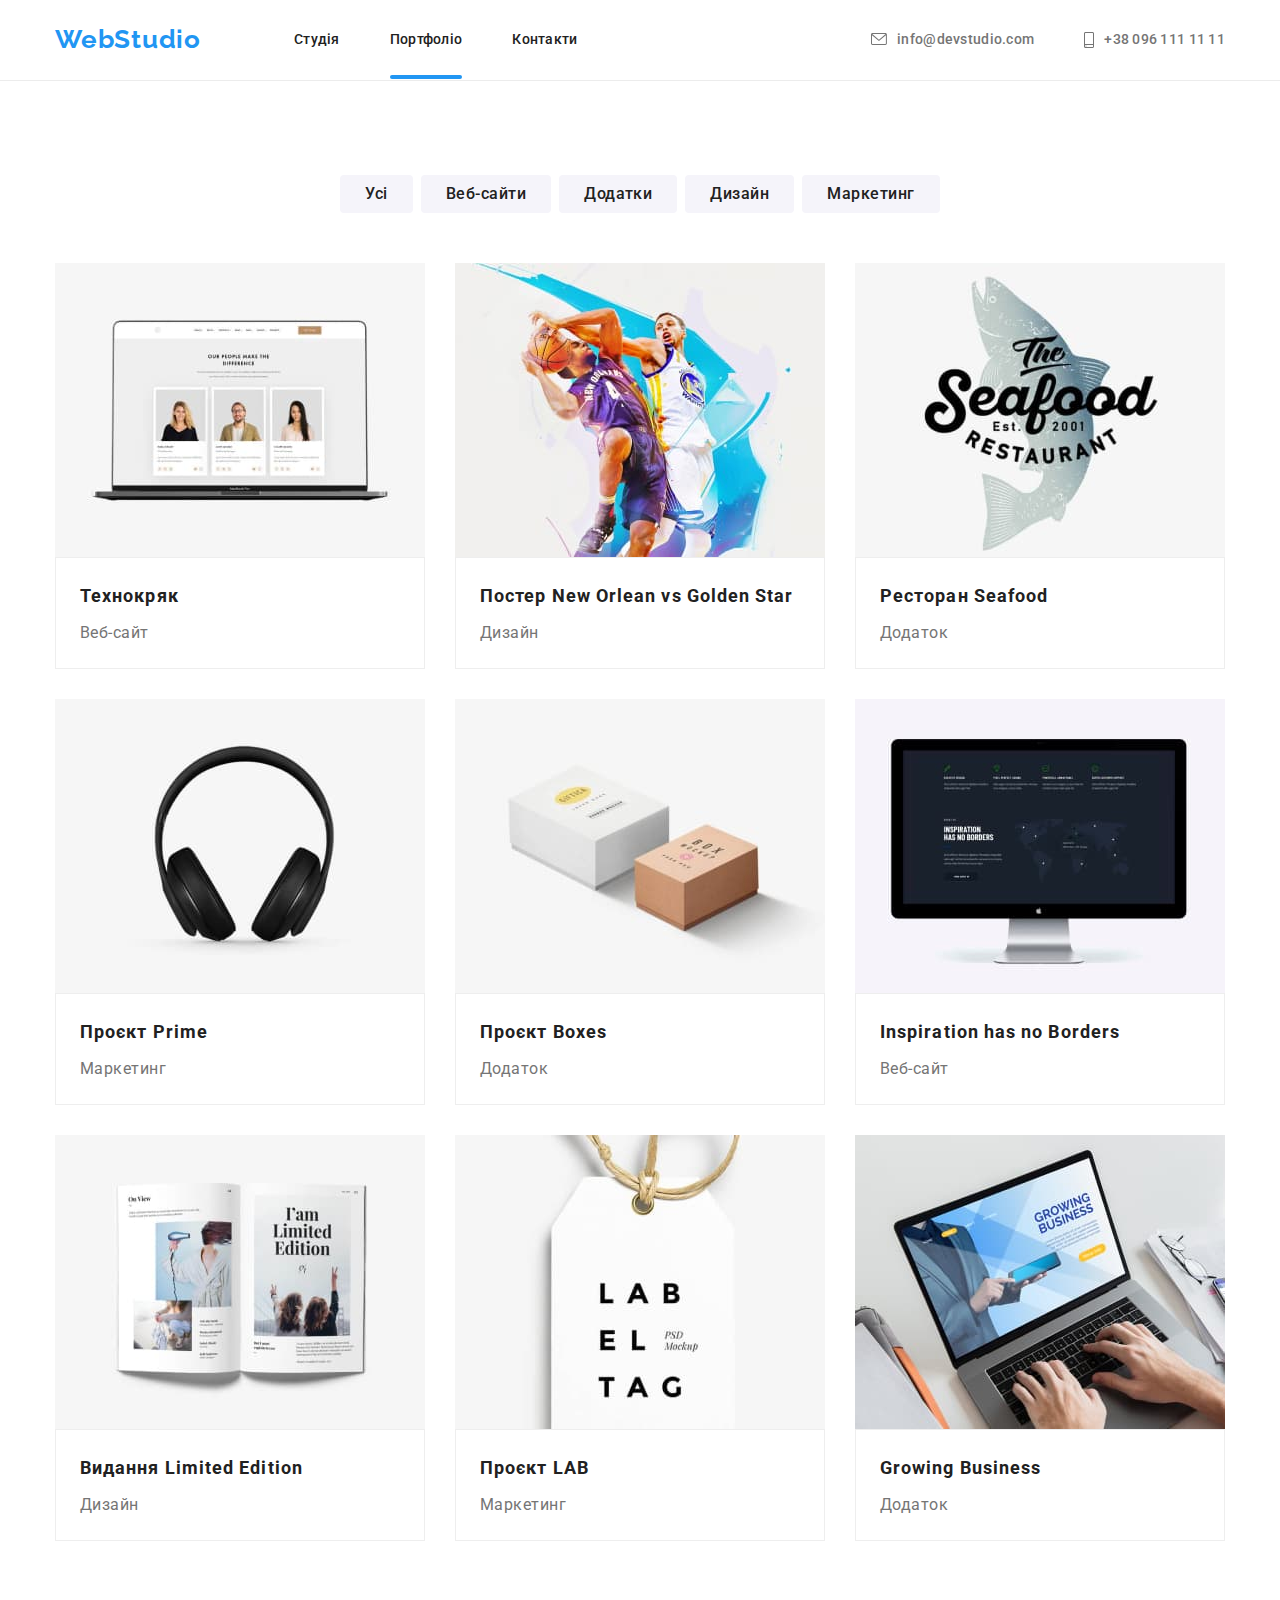
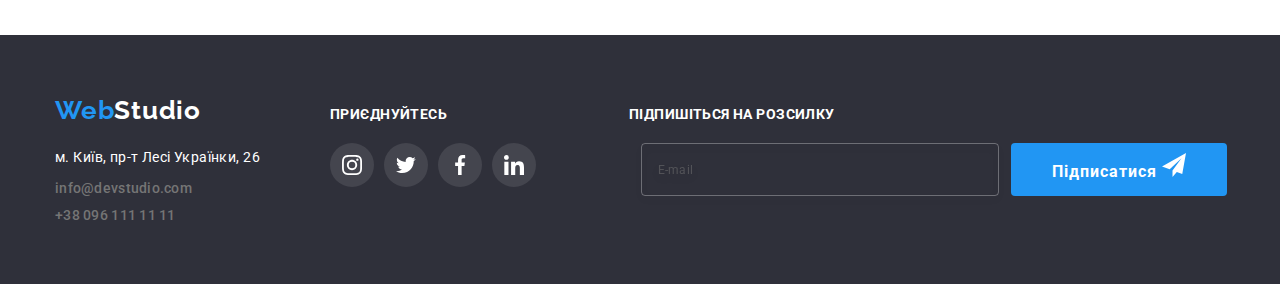
==== portfolio.html @ 3bb13f17 "Adding and editing index.html, portfolio.html, main.scss" ====
<!DOCTYPE html>
<html lang="uk">

<head>
    <meta charset="UTF-8">
    <meta http-equiv="X-UA-Compatible" content="IE=edge">
    <meta name="viewport" content="width=device-width, initial-scale=1.0">
    <link rel="preconnect" href="https://fonts.googleapis.com">
    <link rel="preconnect" href="https://fonts.gstatic.com" crossorigin>
    <link
        href="https://fonts.googleapis.com/css2?family=Raleway:wght@700&family=Roboto:wght@400;500;700;900&display=swap"
        rel="stylesheet">
    <title>Document</title>
    <link rel="stylesheet"
        href="https://cdnjs.cloudflare.com/ajax/libs/modern-normalize/1.1.0/modern-normalize.min.css">
    <link rel="stylesheet" href="./css/main.min.css">
</head>

<body>
    <header class="header">
        <div class="container">
            <div class="header__container">
                <nav class="header__nav">
                    <a href="#" class="logo">Web<span class="logo-part">Studio</span></a>
                    <ul class="navigation list">
                        <li class="navigation__item">
                            <a href="./index.html" class="navigation__link">Студія</a>
                        </li>
                        <li class="navigation__item">
                            <a href="./portfolio.html" class="navigation__link current-link">Портфоліо</a>
                        </li>
                        <li class="navigation__item">
                            <a href="#" class="navigation__link">Контакти</a>
                        </li>
                    </ul>
                </nav>
                <ul class="contacts list">
                    <li><a href="mailto:info@devstudio.com" class="contacts__item navigation__item">
                            <svg class="envelope" width="16px" height="12px">
                                <use href="./images/icons.svg#icon-envelope"></use>
                            </svg>
                            info@devstudio.com</a>
                    </li>
                    <li><a href="tel:+380961111111" class="contacts__item navigation__item">
                            <svg class="smartphone" width="10px" height="16px">
                                <use href="./images/icons.svg#icon-smartphone"></use>
                            </svg>
                            +38 096 111 11 11</a></li>
                </ul>
            </div>
        </div>
    </header>
    <main>
    <section class="portfolio-content">
        <div class="container">
            <h2 class="portfolio-content__title">Portfolio content</h2>
            <ul class="filter list">
                <li class="filter__item">
                    <button type="button" class="filter__button cursors">Усі</button>
                </li>
                <li class="filter__item">
                    <button type="button" class="filter__button cursors">Веб-сайти</button>
                </li>
                <li class="filter__item">
                    <button type="button" class="filter__button cursors">Додатки</button>
                </li>
                <li class="filter__item">
                    <button type="button" class="filter__button cursors">Дизайн</button>
                </li>
                <li class="filter__item">
                    <button type="button" class="filter__button cursors">Маркетинг</button>
                </li>
            </ul>
                <ul class="cardset list">
                    <li class="cardset__element">
                        <div class="cardset__thumb">
                            <img src="./images/portfolio1.jpg" alt="Екран лептопу з відкритим веб-сайтом" width="370"
                                class="cardset__image">
                            <div class="cadrset-hover">
                                <p class="cadrset-hove__text">Ресурс пропонує комплексні пропозиції з різним рівнем функціоналу та сервісів. Все це
                                    дозволить відвідувачу отримати
                                    вичерпні відомості про компанію чи приватну особу.</p>
                            </div>
                        </div>
                        <div class="cardset__description">
                            <h3 class="cardset__title">Технокряк</h3>
                            <p class="cardset__text">Веб-сайт</p>
                        </div>
                    </li>

                    <li class="cardset__element">
                        <div class="cardset__thumb">
                            <img src="./images/portfolio2.jpg"
                                alt="Баскетболіст намагається забрати мʼяч у супротивника" width="370"
                               class="cardset__image">
                            <div class="cadrset-hover">
                                <p class="cadrset-hove__text">Ресурс пропонує комплексні пропозиції з різним рівнем функціоналу та сервісів. Все це
                                    дозволить відвідувачу отримати
                                    вичерпні відомості про компанію чи приватну особу.</p>
                            </div>
                        </div>
                    <div class="cardset__description">
                        <h3 class="cardset__title">Постер New Orlean vs Golden Star</h3>
                        <p class="cardset__text">Дизайн</p>
                        </div>
                    </li>
                <li class="cardset__element">
                    <div class="cardset__thumb">
                            <img src="./images/portfolio3.jpg" alt="Вивіска рибного ресторану" width="370"
                               class="cardset__image">
                            <div class="cadrset-hover">
                                <p class="cadrset-hove__text">Ресурс пропонує комплексні пропозиції з різним рівнем функціоналу та сервісів. Все це
                                    дозволить відвідувачу отримати
                                    вичерпні відомості про компанію чи приватну особу.</p>
                            </div>
                        </div>
                        <div class="cardset__description">
                            <h3 class="cardset__title">Ресторан Seafood</h3>
                            <p class="cardset__text">Додаток</p>
                        </div>
                    </li>
                    <li class="cardset__element">
                        <div class="cardset__thumb">
                            <img src="./images/portfoli4.jpg" alt="Великі бездротові навушники" width="370"
                               class="cardset__image">
                            <div class="cadrset-hover">
                                <p class="cadrset-hove__text">Ресурс пропонує комплексні пропозиції з різним рівнем функціоналу та сервісів. Все це
                                    дозволить відвідувачу отримати
                                    вичерпні відомості про компанію чи приватну особу.</p>
                            </div>
                        </div>
                    <div class="cardset__description">
                        <h3 class="cardset__title">Проєкт Prime</h3>
                            <p class="cardset__text">Маркетинг</p>
                        </div>
                    </li>
                    <li class="cardset__element">
                        <div class="cardset__thumb">
                            <img src="./images/portfolio5.jpg" alt="Одна біла та менша коричнева коробки" width="370"
                               class="cardset__image">
                            <div class="cadrset-hover">
                                <p class="cadrset-hove__text">Ресурс пропонує комплексні пропозиції з різним рівнем функціоналу та сервісів. Все це
                                    дозволить відвідувачу отримати
                                    вичерпні відомості про компанію чи приватну особу.</p>
                            </div>
                        </div>
                        <div class="cardset__description">
                            <h3 class="cardset__title">Проєкт Boxes</h3>
                            <p class="cardset__text">Додаток</p>
                        </div>
                    </li>
                    <li class="cardset__element">
                        <div class="cardset__thumb">
                            <img src="./images/portfolio6.jpg"
                                alt="Монітор компʼютера Apple з відкритим сайтом веб-студії" width="370"
                                class="cardset__image">
                            <div class="cadrset-hover">
                                <p class="cadrset-hove__text">Ресурс пропонує комплексні пропозиції з різним рівнем функціоналу та сервісів. Все це
                                    дозволить відвідувачу отримати
                                    вичерпні відомості про компанію чи приватну особу.</p>
                            </div>
                        </div>
                        <div class="cardset__description">
                            <h3 class="cardset__title">Inspiration has no Borders</h3>
                            <p class="cardset__text">Веб-сайт</p>
                        </div>
                    </li>
                    <li class="cardset__element">
                        <div class="cardset__thumb">
                            <img src="./images/portfolio7.jpg" alt="Розгорнутий журнал моди" width="370"
                                class="cardset__image">
                            <div class="cadrset-hover">
                                <p class="cadrset-hove__text">Ресурс пропонує комплексні пропозиції з різним рівнем функціоналу та сервісів. Все це
                                    дозволить відвідувачу отримати
                                    вичерпні відомості про компанію чи приватну особу.</p>
                            </div>
                        </div>
                        <div class="cardset__description">
                            <h3 class="cardset__title">Видання Limited Edition</h3>
                            <p class="cardset__text">Дизайн</p>
                        </div>
                    </li>
                    <li class="cardset__element">
                        <div class="cardset__thumb">
                            <img src="./images/portfolio8.jpg" alt="Біла етикетка з надписом LAB EL TAG" width="370"
                               class="cardset__image">
                            <div class="cadrset-hover">
                                <p class="cadrset-hove__text">Ресурс пропонує комплексні пропозиції з різним рівнем функціоналу та сервісів. Все це
                                    дозволить відвідувачу отримати
                                    вичерпні відомості про компанію чи приватну особу.</p>
                            </div>
                        </div>
                        <div class="cardset__description">
                            <h3 class="cardset__title">Проєкт LAB</h3>
                            <p class="cardset__text">Маркетинг</p>
                        </div>
                    </li>
                    <li class="cardset__element">
                        <div class="cardset__thumb">
                            <img src="./images/portfolio9.jpg"
                                alt="Чоловік шукає інформацію на сайті з просування бізнесу, використовуючи MacBook"
                                width="370" class="cardset__image">
                            <div class="cadrset-hover">
                                <p class="cadrset-hove__text">Ресурс пропонує комплексні пропозиції з різним рівнем функціоналу та сервісів. Все це
                                    дозволить відвідувачу отримати
                                    вичерпні відомості про компанію чи приватну особу.</p>
                            </div>
                        </div>
                        <div class="cardset__description">
                            <h3 class="cardset__title">Growing Business</h3>
                            <p class="cardset__text">Додаток</p>
                        </div>
                    </li>
                </ul>
            </div>
        </section>
    </main>
    <footer class="footer">
        <div class="footer__container container">
            <div class="footer__navigation">
                <a href="#" class="logo footer__logo">Web<span class="logo-part footer__logo-part">Studio</span></a>
                <address>
                    <ul class="footer__list list">
                        <li class="footer__nav">
                            <a href="https://goo.gl/maps/Ni8b5LG6es7MUAs99" class="footer__map">м. Київ, пр-т Лесі Українки,
                                26</a>
                        </li>
                        <li class="footer__nav">
                            <a href="mailto:info@devstudio.com" class="contacts__item">info@devstudio.com</a>
                        </li>
                        <li class="footer__nav">
                            <a href="tel:+380961111111" class="contacts__item">+38 096 111 11 11</a>
                        </li>
                    </ul>
                </address>
            </div>
            <div class="footer-socials">
                <p class=" footer-socials__action-text action-text">Приєднуйтесь</p>
                <ul class="socials list">
                    <li class="socials__item">
                        <a href="" class="socials__link">
                            <svg class="socials__icon" width="20px" height="20px">
                                <use href="./images/icons.svg#icon-instagram"></use>
                            </svg>
                        </a></li>
                    <li class="socials__item"><a href="" class="socials__link">
                            <svg class="socials__icon" width="20px" height="20px">
                                <use href="./images/icons.svg#icon-twitter"></use>
                            </svg>
                        </a></li>
                    <li class="socials__item"><a href="" class="socials__link">
                            <svg class="socials__icon" width="20px" height="20px">
                                <use href="./images/icons.svg#icon-facebook"></use>
                            </svg>
                        </a></li>
                    <li class="socials__item"><a href="" class="socials__link">
                            <svg class="socials__icon" width="20px" height="20px">
                                <use href="./images/icons.svg#icon-linkedin"></use>
                            </svg>
                        </a>
                    </li>
                </ul>
            </div>
            <div class="footer-form">
                <p class="footer-socials__action-text action-text">Підпишіться на розсилку</p>
                <form class="form-container">
                    <label for="form-container__email" class="form-container__label"></label>
                    <input type="email" class="form-container__input" id="footer-form-email" placeholder="E-mail"
                        width="358px" height="50px">
                    <button class="form-container__button button" type="submit">Підписатися
                        <svg class="form-container__icon" width="24px" height="24px">
                            <use href="./images/icons.svg#icon-send"></use>
                        </svg>
                    </button>
            </div>
            </form>
        </div>
    </footer>
</body>

</html>
---- css/main.min.css ----
.cardset,.filter,.footer__list,.footer__navigation,.clients-list,.socials,.team-socials,.team-list__card,.advantage-list,.contacts,.navigation{list-style:none;padding:0;margin:0}.portfolio-content__title,.advantage__title{position:absolute;display:none;white-space:nowrap;width:1px;height:1px;overflow:hidden;border:0;padding:0;clip:rect(0);-webkit-clip-path:inset(50%);clip-path:inset(50%);margin:-1px}.current-link::after{content:"";display:block;position:absolute;width:100%;left:0;bottom:0px;height:4px;background-color:#2196f3;border-radius:2px}.current-link{position:relative}.is-hidden{opacity:0;visibility:hidden;pointer-events:none}::-webkit-input-placeholder{font-weight:400;font-size:12px;line-height:1.16;letter-spacing:.01em;color:rgba(117,117,117,.5)}::-moz-placeholder{font-weight:400;font-size:12px;line-height:1.16;letter-spacing:.01em;color:rgba(117,117,117,.5)}:-ms-input-placeholder{font-weight:400;font-size:12px;line-height:1.16;letter-spacing:.01em;color:rgba(117,117,117,.5)}::-ms-input-placeholder{font-weight:400;font-size:12px;line-height:1.16;letter-spacing:.01em;color:rgba(117,117,117,.5)}::placeholder{font-weight:400;font-size:12px;line-height:1.16;letter-spacing:.01em;color:rgba(117,117,117,.5)}html{-webkit-box-sizing:border-box;box-sizing:border-box}*,* ::before,* ::after{-webkit-box-sizing:inherit;box-sizing:inherit}body{color:#757575;background-color:#fff;font-family:"Roboto"}.container{width:1200px;padding-right:15px;padding-left:15px;margin:0 auto}.title{margin-top:0;margin-bottom:50px;text-align:center;color:#212121;font-weight:700;font-size:36px;line-height:1.16;letter-spacing:.03em}.action-text{text-transform:uppercase;margin-top:0;margin-bottom:0;color:#fff;font-weight:700;font-size:14px;line-height:1.14;letter-spacing:.03em}.button{display:inline-block;border-radius:4px;padding:10px 32px;min-width:216px;color:#fff;background-color:#2196f3;border:0;font-family:"Roboto";font-weight:700;font-size:16px;line-height:1.8;letter-spacing:.06em;-webkit-transition-property:background-color,-webkit-box-shadow;transition-property:background-color,-webkit-box-shadow;transition-property:background-color,box-shadow;transition-property:background-color,box-shadow,-webkit-box-shadow;-webkit-transition-duration:250ms;transition-duration:250ms;-webkit-transition-timing-function:cubic-bezier(0.4, 0, 0.2, 1);transition-timing-function:cubic-bezier(0.4, 0, 0.2, 1)}.button:hover,.button:focus{background-color:#188ce8;border:0;-webkit-box-shadow:0px 4px 4px rgba(0,0,0,.15);box-shadow:0px 4px 4px rgba(0,0,0,.15)}.filter__button{display:inline-block;color:#212121;background-color:#f5f4fa;border:0;font-family:"Roboto";font-weight:500;font-size:16px;line-height:1.6;letter-spacing:.03em;border-radius:4px;padding:6px 22px;text-align:center;margin-top:0;-webkit-transition-property:color,background-color,-webkit-box-shadow;transition-property:color,background-color,-webkit-box-shadow;transition-property:color,background-color,box-shadow;transition-property:color,background-color,box-shadow,-webkit-box-shadow;-webkit-transition-duration:250ms;transition-duration:250ms;-webkit-transition-timing-function:cubic-bezier(0.4, 0, 0.2, 1);transition-timing-function:cubic-bezier(0.4, 0, 0.2, 1)}.filter__button:first-child{display:inline-block;padding:6px 25px}.filter__button:hover,.filter__button:focus{color:#fff;background-color:#2196f3;-webkit-box-shadow:0px 3px 1px rgba(0,0,0,.1),0px 1px 2px rgba(0,0,0,.08),0px 2px 2px rgba(0,0,0,.12);box-shadow:0px 3px 1px rgba(0,0,0,.1),0px 1px 2px rgba(0,0,0,.08),0px 2px 2px rgba(0,0,0,.12)}.header{margin-top:0;border-bottom:1px solid #ececec}.header__container{display:-webkit-box;display:-ms-flexbox;display:flex;margin-top:0;height:80px;-webkit-box-align:center;-ms-flex-align:center;align-items:center;margin-left:auto;padding-top:24px;padding-bottom:25px;-webkit-box-pack:justify;-ms-flex-pack:justify;justify-content:space-between}.header__nav{display:-webkit-box;display:-ms-flexbox;display:flex;margin-top:0;-webkit-box-align:center;-ms-flex-align:center;align-items:center;-webkit-box-flex:1;-ms-flex-positive:1;flex-grow:1;gap:93px}.logo{-ms-flex-negative:0;flex-shrink:0;color:#2196f3;text-decoration:none;font-family:"Raleway";font-weight:700;font-size:26px;line-height:1.2;letter-spacing:.03em}.logo__part{color:#000}.navigation{display:-webkit-box;display:-ms-flexbox;display:flex}.navigation__item{display:-webkit-box;display:-ms-flexbox;display:flex;-webkit-box-align:center;-ms-flex-align:center;align-items:center;-webkit-box-pack:center;-ms-flex-pack:center;justify-content:center}.navigation__item:not(:last-child){margin-right:50px}.navigation__link{padding-top:32px;padding-bottom:32px;color:#212121;font-weight:500;font-size:14px;line-height:1.1;letter-spacing:.02em;text-decoration:none;-webkit-transition:color 250ms cubic-bezier(0.4, 0, 0.2, 1);transition:color 250ms cubic-bezier(0.4, 0, 0.2, 1)}.navigation__link:hover,.navigation__link:focus{color:#2196f3}.contacts{display:-webkit-box;display:-ms-flexbox;display:flex;-webkit-box-align:center;-ms-flex-align:center;align-items:center;gap:50px}.contacts__item{color:#757575;font-weight:500;font-size:14px;font-style:normal;line-height:1.1;letter-spacing:.02em;text-decoration:none;-webkit-transition:color 250ms cubic-bezier(0.4, 0, 0.2, 1);transition:color 250ms cubic-bezier(0.4, 0, 0.2, 1)}.contacts__item:hover,.contacts__item:focus{color:#2196f3}.contacts__item:hover .smartphone{fill:#2196f3}.contacts__item:focus .smartphone{fill:#2196f3}.envelope{margin-right:10px;fill:#757575;-webkit-transition:fill 250ms cubic-bezier(0.4, 0, 0.2, 1);transition:fill 250ms cubic-bezier(0.4, 0, 0.2, 1)}.contacts:hover .envelope{fill:#2196f3}.contacts:focus .envelope{fill:#2196f3}.smartphone{margin-right:10px;fill:#757575;-webkit-transition:fill 250ms cubic-bezier(0.4, 0, 0.2, 1);transition:fill 250ms cubic-bezier(0.4, 0, 0.2, 1)}.hero{padding-top:200px;padding-bottom:200px;background-color:#2f303a;background-image:-webkit-gradient(linear, left top, left bottom, from(rgba(47, 48, 58, 0.4)), to(rgba(47, 48, 58, 0.4))),url(../images/background.jpg);background-image:linear-gradient(rgba(47, 48, 58, 0.4), rgba(47, 48, 58, 0.4)),url(../images/background.jpg);background-repeat:no-repeat;background-position:center;height:600px;max-width:1600px;margin-left:auto;margin-right:auto;background-size:cover}.hero__container{-webkit-box-align:center;-ms-flex-align:center;align-items:center;-webkit-box-pack:center;-ms-flex-pack:center;justify-content:center;text-align:center}.hero__title{margin:0 auto;margin-bottom:30px;margin-top:0px;max-width:696px;color:#fff;font-weight:900;font-size:44px;line-height:1.4;letter-spacing:.06em;text-transform:uppercase;text-align:center}.advantage{padding-top:94px;padding-bottom:94px;background-color:#fff}.advantage-list{display:-webkit-box;display:-ms-flexbox;display:flex;margin-top:0;font-size:14px;line-height:24px;letter-spacing:.03em}.advantage-list__item{width:270px;margin-left:0;margin-right:auto;margin-right:30px}.advantage-list__item:last-child{margin-right:0}.advantage-list__card{background-color:#f5f4fa;display:-webkit-box;display:-ms-flexbox;display:flex;width:270px;height:120px;border-radius:4px;-webkit-box-pack:center;-ms-flex-pack:center;justify-content:center;-webkit-box-align:center;-ms-flex-align:center;align-items:center;margin-top:0;margin-bottom:30px}.advantage-list__title{margin-top:0;margin-bottom:10px;font-weight:700;font-size:14px;line-height:1.2;letter-spacing:.03em;color:#212121;text-transform:uppercase}.advantage-list__text{margin-top:0;margin-bottom:0}.activity{padding-bottom:94px;background-color:#fff}.activity-list{display:-webkit-box;display:-ms-flexbox;display:flex;-webkit-box-pack:justify;-ms-flex-pack:justify;justify-content:space-between}.activity-list__item{width:370px;display:block;max-width:100%;height:auto;margin-right:30px}.activity-list__item:last-child{margin-right:0}.activity-list__image{display:block;max-width:100%;height:auto}.activity-list__description{position:absolute;bottom:0;left:0;width:100%;height:70px;background-color:rgba(47,48,58,.8);display:-webkit-box;display:-ms-flexbox;display:flex;-webkit-box-align:center;-ms-flex-align:center;align-items:center;-webkit-box-pack:center;-ms-flex-pack:center;justify-content:center}.activity-list__thumb{position:relative;left:0}.team{padding-bottom:94px;padding-top:94px;background-color:#f5f4fa}.team-list{display:-webkit-box;display:-ms-flexbox;display:flex;-webkit-box-pack:justify;-ms-flex-pack:justify;justify-content:space-between}.team-list__card{width:270px;background-color:#fff;font-size:16px;line-height:1.2;letter-spacing:.03em;border-radius:0px 0px 4px 4px;-webkit-box-shadow:0px 1px 3px rgba(0,0,0,.12),0px 1px 1px rgba(0,0,0,.14),0px 2px 1px rgba(0,0,0,.2);box-shadow:0px 1px 3px rgba(0,0,0,.12),0px 1px 1px rgba(0,0,0,.14),0px 2px 1px rgba(0,0,0,.2)}.team-list__card:not(:last-child){margin-right:30px}.team-list__image{display:block;max-width:100%;height:auto}.team-list__info{padding-top:30px;padding-bottom:30px}.team-list__title{margin-top:0px;margin-bottom:10px;text-align:center;font-weight:500;font-size:16px;line-height:1.2;color:#212121}.team-list__text{margin-top:0;margin-bottom:16px;text-align:center}.team-socials{display:-webkit-box;display:-ms-flexbox;display:flex;-webkit-box-pack:center;-ms-flex-pack:center;justify-content:center;gap:10px}.team-socials__link{display:-webkit-box;display:-ms-flexbox;display:flex;-webkit-box-align:center;-ms-flex-align:center;align-items:center;-webkit-box-pack:center;-ms-flex-pack:center;justify-content:center;width:44px;height:44px;background-color:#fff;border-radius:50%;-webkit-transition-property:background-color;transition-property:background-color;-webkit-transition-duration:250ms;transition-duration:250ms;-webkit-transition-timing-function:cubic-bezier(0.4, 0, 0.2, 1);transition-timing-function:cubic-bezier(0.4, 0, 0.2, 1)}.team-socials__link:hover,.team-socials__link:focus{background-color:#2196f3}.team-socials__icon{fill:#afb1b8;-webkit-transition-property:fill;transition-property:fill;-webkit-transition-duration:250ms;transition-duration:250ms;-webkit-transition-timing-function:cubic-bezier(0.4, 0, 0.2, 1);transition-timing-function:cubic-bezier(0.4, 0, 0.2, 1)}.team-socials__link:hover .team-socials__icon{fill:#fff}.team-socials__link:focus .team-socials__icon{fill:#fff}.socials{display:-webkit-box;display:-ms-flexbox;display:flex;-webkit-box-pack:center;-ms-flex-pack:center;justify-content:center;gap:10px}.socials__link{display:-webkit-box;display:-ms-flexbox;display:flex;-webkit-box-align:center;-ms-flex-align:center;align-items:center;-webkit-box-pack:center;-ms-flex-pack:center;justify-content:center;width:44px;height:44px;background-color:rgba(255,255,255,.1);border-radius:50%;-webkit-transition:background-color 250ms cubic-bezier(0.4, 0, 0.2, 1);transition:background-color 250ms cubic-bezier(0.4, 0, 0.2, 1)}.socials__link:hover,.socials__link:focus{background-color:#2196f3}.socials__icon{fill:#fff}.clients{padding-top:94px;padding-bottom:94px}.clients-container{margin-left:auto;margin-right:auto}.clients-list{display:-webkit-box;display:-ms-flexbox;display:flex;gap:30px}.clients-list__item{width:calc((100% - 150px)/6)}.clients-list__link{display:-webkit-box;display:-ms-flexbox;display:flex;width:170px;height:92px;border:1px solid #afb1b8;border-radius:4px;-webkit-box-align:center;-ms-flex-align:center;align-items:center;-webkit-box-pack:center;-ms-flex-pack:center;justify-content:center;fill:#afb1b8;-webkit-transition-property:border;transition-property:border;-webkit-transition-duration:250ms;transition-duration:250ms;-webkit-transition-timing-function:cubic-bezier(0.4, 0, 0.2, 1);transition-timing-function:cubic-bezier(0.4, 0, 0.2, 1)}.clients-list__link:hover,.clients-list__link:focus{border:1px solid #2196f3}.clients-list__icon{fill:#afb1b8;-webkit-transition:fill 5050ms cubic-bezier(0.4, 0, 0.2, 1);transition:fill 5050ms cubic-bezier(0.4, 0, 0.2, 1)}.clients-list__link:hover .clients-list__icon{fill:#2196f3}.clients-list__link:focus .clients-list__icon{fill:#2196f3}.footer{padding-top:60px;padding-bottom:60px;background-color:#2f303a}.footer__container{display:-webkit-box;display:-ms-flexbox;display:flex;-webkit-box-align:baseline;-ms-flex-align:baseline;align-items:baseline;-webkit-box-pack:justify;-ms-flex-pack:justify;justify-content:space-between}.footer__navigation{margin-right:70px}.footer__logo{margin-top:0;font-family:"Raleway";font-weight:700;font-size:26px;line-height:1.2;letter-spacing:.03em;text-decoration:none}.footer__logo-part{color:#fff;margin-bottom:20px}.footer__list{margin-top:20px}.footer__nav{margin-top:0}.footer__nav:not(:last-child){margin-bottom:9px;white-space:nowrap}.footer__map{color:#fff;text-decoration:none;font-style:normal;font-style:normal;font-size:14px;line-height:1.7;letter-spacing:.03em;text-decoration:none;-webkit-transition-property:color;transition-property:color;-webkit-transition-duration:250ms;transition-duration:250ms;-webkit-transition-timing-function:cubic-bezier(0.4, 0, 0.2, 1);transition-timing-function:cubic-bezier(0.4, 0, 0.2, 1)}.footer__map:hover,.footer__map:focus{color:#2196f3}.footer-socials__action-text{margin-bottom:20px}.footer-form{padding-left:93px}.form-container{display:-webkit-box;display:-ms-flexbox;display:flex;gap:12px}.form-container__input{border:1px solid rgba(255,255,255,.3);-webkit-filter:drop-shadow(0px 4px 4px rgba(0, 0, 0, 0.15));filter:drop-shadow(0px 4px 4px rgba(0, 0, 0, 0.15));border-radius:4px;background-color:rgba(0,0,0,0);padding:15px 16px;width:358px}.form-container__input ::-webkit-input-placeholder{color:var(--placeholder-color);font-weight:400;font-size:16px;line-height:20px}.form-container__input ::-moz-placeholder{color:var(--placeholder-color);font-weight:400;font-size:16px;line-height:20px}.form-container__input :-ms-input-placeholder{color:var(--placeholder-color);font-weight:400;font-size:16px;line-height:20px}.form-container__input ::-ms-input-placeholder{color:var(--placeholder-color);font-weight:400;font-size:16px;line-height:20px}.form-container__input ::placeholder{color:var(--placeholder-color);font-weight:400;font-size:16px;line-height:20px}.form-container__input:not(:-moz-placeholder-shown){color:var(--secondary-bcg-color)}.form-container__input:not(:-ms-input-placeholder){color:var(--secondary-bcg-color)}.form-container__input:not(:placeholder-shown){color:var(--secondary-bcg-color)}.form-container__button .button{display:-webkit-box;display:-ms-flexbox;display:flex;-webkit-box-pack:center;-ms-flex-pack:center;justify-content:center;-webkit-box-align:center;-ms-flex-align:center;align-items:center;gap:12px;padding:10px 28px;position:relative;font-weight:700;font-size:16px;line-height:1.875;letter-spacing:.06em;color:var(--secondary-bcg-color)}.backdrop{position:fixed;top:0;left:0;width:100%;height:100%;background-color:rgba(0,0,0,.2);opacity:1;-webkit-transition:opacity 250ms cubic-bezier(0.4, 0, 0.2, 1),visibility 250ms cubic-bezier(0.4, 0, 0.2, 1),background-color 250ms cubic-bezier(0.4, 0, 0.2, 1);transition:opacity 250ms cubic-bezier(0.4, 0, 0.2, 1),visibility 250ms cubic-bezier(0.4, 0, 0.2, 1),background-color 250ms cubic-bezier(0.4, 0, 0.2, 1)}.modal{position:absolute;min-width:528px;min-height:581px;padding:40px;top:50%;left:50%;border-radius:4px;opacity:1;-webkit-transform:translate(-50%, -50%) scale(1);transform:translate(-50%, -50%) scale(1);background-color:#fff;-webkit-transition-property:-webkit-transform;transition-property:-webkit-transform;transition-property:transform;transition-property:transform, -webkit-transform;-webkit-transition-duration:250ms;transition-duration:250ms;-webkit-transition-timing-function:cubic-bezier(0.4, 0, 0.2, 1);transition-timing-function:cubic-bezier(0.4, 0, 0.2, 1)}.backdrop.is-hidden .modal{-webkit-transform:translate(-50%, -50%) scale(1.1);transform:translate(-50%, -50%) scale(1.1)}.modal__title{margin-top:0;margin-bottom:12px;font-weight:700;font-size:20px;line-height:1.15;text-align:center;letter-spacing:.03em;color:#212121}.modal__button{right:0;position:absolute;top:8px;right:8px;width:30px;height:30px;padding:9px 10px;border-radius:50%;border:1px solid rgba(0,0,0,.1);background-color:#fff;cursor:pointer}.modal__button:hover>.cross{fill:#2196f3;outline:none}.cross{-webkit-transform:translate(-50%, -50%);transform:translate(-50%, -50%);position:absolute;fill:#000;-webkit-transition:fill 250ms cubic-bezier(0.4, 0, 0.2, 1);transition:fill 250ms cubic-bezier(0.4, 0, 0.2, 1)}.contact-form__label{display:block;margin-bottom:4px;font-weight:400;font-size:12px;line-height:1.16;letter-spacing:.01em;color:#757575}.contact-form__label:not(:first-child){margin-top:10px}.contact-form__element{position:relative}.contact-form__element:last-child{margin-bottom:20px}.contact-form__input{border:1px solid rgba(33,33,33,.2);border-radius:4px;width:100%;height:40px;padding:11px 12px 11px 32px}.contact-form__input::-webkit-input-placeholder{color:rgba(117,117,117,.5);font-weight:400;font-size:12px;line-height:1.16;letter-spacing:.01em}.contact-form__input::-moz-placeholder{color:rgba(117,117,117,.5);font-weight:400;font-size:12px;line-height:1.16;letter-spacing:.01em}.contact-form__input:-ms-input-placeholder{color:rgba(117,117,117,.5);font-weight:400;font-size:12px;line-height:1.16;letter-spacing:.01em}.contact-form__input::-ms-input-placeholder{color:rgba(117,117,117,.5);font-weight:400;font-size:12px;line-height:1.16;letter-spacing:.01em}.contact-form__input::placeholder{color:rgba(117,117,117,.5);font-weight:400;font-size:12px;line-height:1.16;letter-spacing:.01em}::-webkit-input-placeholder{font-weight:400;font-size:12px;line-height:1.16;letter-spacing:.01em;color:rgba(117,117,117,.5)}::-moz-placeholder{font-weight:400;font-size:12px;line-height:1.16;letter-spacing:.01em;color:rgba(117,117,117,.5)}:-ms-input-placeholder{font-weight:400;font-size:12px;line-height:1.16;letter-spacing:.01em;color:rgba(117,117,117,.5)}::-ms-input-placeholder{font-weight:400;font-size:12px;line-height:1.16;letter-spacing:.01em;color:rgba(117,117,117,.5)}::placeholder{font-weight:400;font-size:12px;line-height:1.16;letter-spacing:.01em;color:rgba(117,117,117,.5)}.contact-form__input:focus{border-color:#2196f3}.contact-form__icon{position:absolute;top:50%;-webkit-transform:translateY(-50%);transform:translateY(-50%);left:12px;fill:#212121}.contact-form__element:focus-within .contact-form__icon{fill:#2196f3}.contact-form__comment{width:100%;height:120px;padding:12px 16px;border:1px solid rgba(33,33,33,.2);border-radius:4px;margin-bottom:20px;resize:none}.form-button-div{display:-webkit-box;display:-ms-flexbox;display:flex;-webkit-box-pack:center;-ms-flex-pack:center;justify-content:center;-webkit-box-align:center;-ms-flex-align:center;align-items:center}.contact-form__button{display:block;cursor:pointer;border-radius:4px;padding:10px 32px;min-width:216px;color:#fff;background-color:#2196f3;border:0;font-weight:700;font-size:16px;line-height:1.8;letter-spacing:.06em;-webkit-transition-property:background-color,-webkit-box-shadow;transition-property:background-color,-webkit-box-shadow;transition-property:background-color,box-shadow;transition-property:background-color,box-shadow,-webkit-box-shadow;-webkit-transition-duration:250ms;transition-duration:250ms;-webkit-transition-timing-function:cubic-bezier(0.4, 0, 0.2, 1);transition-timing-function:cubic-bezier(0.4, 0, 0.2, 1);margin:0 auto;margin-top:30px}.checkbox{display:block;position:relative;white-space:nowrap}.checkbox__label{display:-webkit-box;display:-ms-flexbox;display:flex;-webkit-box-align:baseline;-ms-flex-align:baseline;align-items:baseline;-webkit-box-pack:justify;-ms-flex-pack:justify;justify-content:space-between;bottom:0;right:0;font-weight:400;font-size:14px;line-height:1.7;letter-spacing:.03em}.checkbox__input{-webkit-appearance:none;-moz-appearance:none;appearance:none}.checkbox__input:checked+.checkbox__icon{background-color:#2196f3;border-color:rgba(0,0,0,0);background-image:url("../images/check.svg");background-size:contain;background-position:center;background-repeat:no-repeat;background-origin:content-box}.checkbox__icon{display:inline-block;margin-right:8px;border-radius:4px;border:2px solid #212121;width:16px;height:15px;background-color:rgba(0,0,0,0);-webkit-transition:background-color 250ms cubic-bezier(0.4, 0, 0.2, 1);transition:background-color 250ms cubic-bezier(0.4, 0, 0.2, 1)}.checkbox__text{font-weight:400;font-size:14px;line-height:1.71;letter-spacing:.03em;-webkit-text-decoration-line:underline;text-decoration-line:underline;color:#2196f3}.checkbox-icon{display:inline-block;width:20px;height:20px;border:2px solid #212121;border-radius:4px}.portfolio-content{padding-top:94px;padding-bottom:94px}.filter{display:-webkit-box;display:-ms-flexbox;display:flex;margin-top:0px;-webkit-box-align:center;-ms-flex-align:center;align-items:center;-webkit-box-pack:center;-ms-flex-pack:center;justify-content:center;margin-bottom:50px}.filter__item:not(:last-child){margin-right:8px}.cardset{display:-webkit-box;display:-ms-flexbox;display:flex;-ms-flex-wrap:wrap;flex-wrap:wrap;margin-left:0}.cardset__element{-ms-flex-preferred-size:calc((100% - 60px)/3);flex-basis:calc((100% - 60px)/3);margin-right:30px;margin-bottom:30px;-webkit-transition:-webkit-box-shadow 250ms cubic-bezier(0.4, 0, 0.2, 1);transition:-webkit-box-shadow 250ms cubic-bezier(0.4, 0, 0.2, 1);transition:box-shadow 250ms cubic-bezier(0.4, 0, 0.2, 1);transition:box-shadow 250ms cubic-bezier(0.4, 0, 0.2, 1), -webkit-box-shadow 250ms cubic-bezier(0.4, 0, 0.2, 1)}.cardset__element:nth-last-child(-n+3){margin-bottom:0px}.cardset__element:nth-child(3n){margin-right:0}.cardset__element:hover,.cardset__element:focus{-webkit-box-shadow:0px 1px 1px rgba(0,0,0,.12),0px 4px 4px rgba(0,0,0,.06),1px 4px 6px rgba(0,0,0,.16);box-shadow:0px 1px 1px rgba(0,0,0,.12),0px 4px 4px rgba(0,0,0,.06),1px 4px 6px rgba(0,0,0,.16)}.cardset__thumb{position:relative;overflow:hidden}.cardset__description{padding:20px 24px;border:1px solid #eee}.cardset__title{margin-top:0;margin-bottom:4px;font-weight:700;font-size:18px;line-height:2;background-color:#fff;color:#212121;letter-spacing:.06em}.cardset__image{display:block;max-width:100%;height:auto;margin-top:0}.cardset__text{margin-top:0;margin-bottom:0;font-family:"Roboto";font-size:16px;line-height:1.875;letter-spacing:.03em}.cadrset-hover{position:absolute;top:0;left:0;width:100%;height:100%;background-color:rgba(33,150,243,.9);color:#fff;padding:63px 24px;z-index:1;-webkit-transform:translateY(100%);transform:translateY(100%);-webkit-transition:-webkit-transform 250ms cubic-bezier(0.4, 0, 0.2, 1);transition:-webkit-transform 250ms cubic-bezier(0.4, 0, 0.2, 1);transition:transform 250ms cubic-bezier(0.4, 0, 0.2, 1);transition:transform 250ms cubic-bezier(0.4, 0, 0.2, 1), -webkit-transform 250ms cubic-bezier(0.4, 0, 0.2, 1)}.cardset__element:hover .cadrset-hover{-webkit-transform:translateY(0);transform:translateY(0);pointer-events:none}.cadrset-hover__text{font-weight:400;font-size:18px;line-height:1.55;letter-spacing:.03em}/*# sourceMappingURL=main.min.css.map */
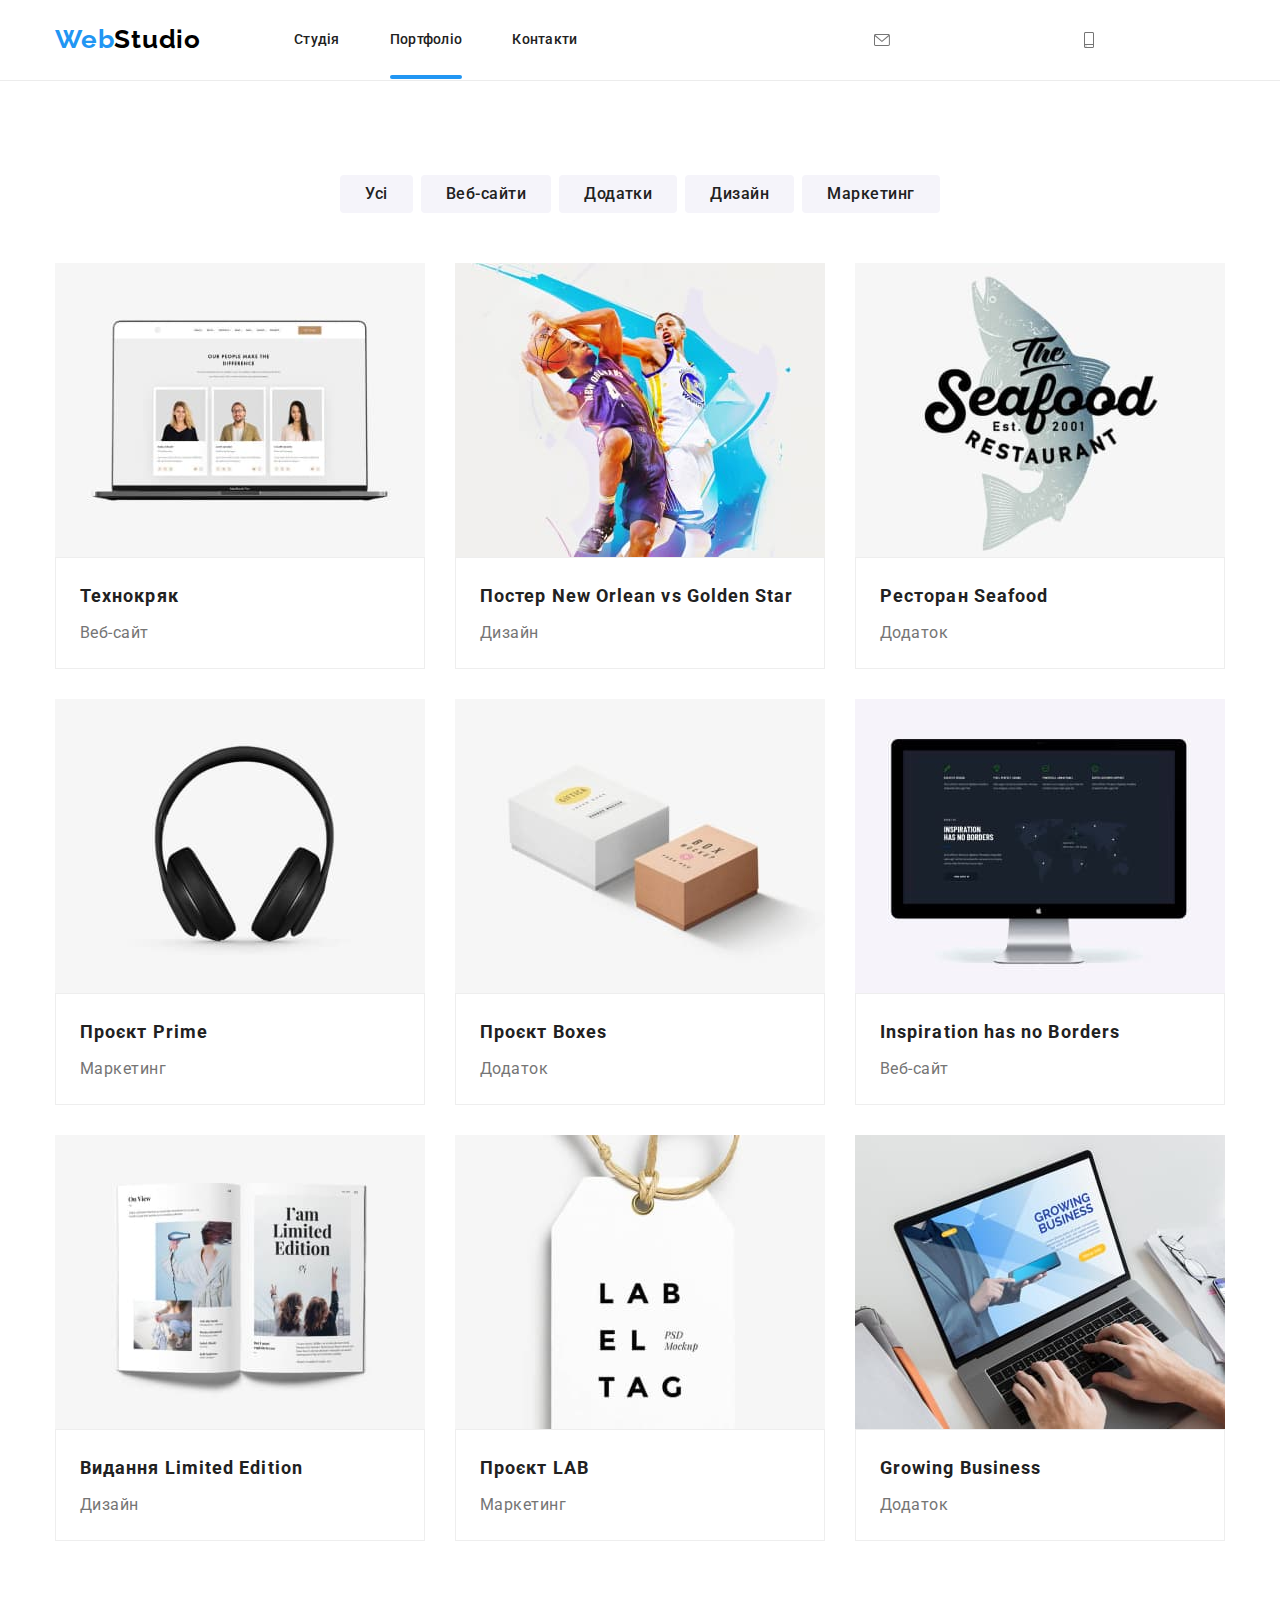
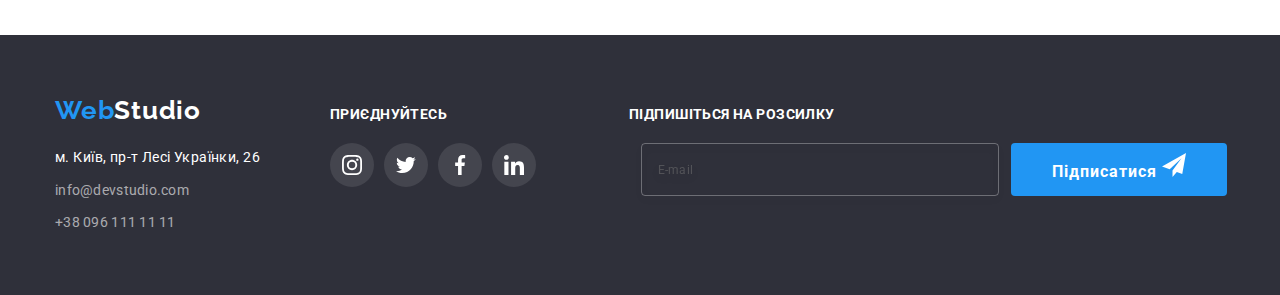
==== commit 05105a54: "Edit main.scss components" ====
--- a/portfolio.html
+++ b/portfolio.html
@@ -21,7 +21,7 @@
         <div class="container">
             <div class="header__container">
                 <nav class="header__nav">
-                    <a href="#" class="logo">Web<span class="logo-part">Studio</span></a>
+                    <a href="#" class="logo">Web<span class="logo__part">Studio</span></a>
                     <ul class="navigation list">
                         <li class="navigation__item">
                             <a href="./index.html" class="navigation__link">Студія</a>
--- a/css/main.min.css
+++ b/css/main.min.css
@@ -1 +1 @@
-.cardset,.filter,.footer__list,.footer__navigation,.clients-list,.socials,.team-socials,.team-list__card,.advantage-list,.contacts,.navigation{list-style:none;padding:0;margin:0}.portfolio-content__title,.advantage__title{position:absolute;display:none;white-space:nowrap;width:1px;height:1px;overflow:hidden;border:0;padding:0;clip:rect(0);-webkit-clip-path:inset(50%);clip-path:inset(50%);margin:-1px}.current-link::after{content:"";display:block;position:absolute;width:100%;left:0;bottom:0px;height:4px;background-color:#2196f3;border-radius:2px}.current-link{position:relative}.is-hidden{opacity:0;visibility:hidden;pointer-events:none}::-webkit-input-placeholder{font-weight:400;font-size:12px;line-height:1.16;letter-spacing:.01em;color:rgba(117,117,117,.5)}::-moz-placeholder{font-weight:400;font-size:12px;line-height:1.16;letter-spacing:.01em;color:rgba(117,117,117,.5)}:-ms-input-placeholder{font-weight:400;font-size:12px;line-height:1.16;letter-spacing:.01em;color:rgba(117,117,117,.5)}::-ms-input-placeholder{font-weight:400;font-size:12px;line-height:1.16;letter-spacing:.01em;color:rgba(117,117,117,.5)}::placeholder{font-weight:400;font-size:12px;line-height:1.16;letter-spacing:.01em;color:rgba(117,117,117,.5)}html{-webkit-box-sizing:border-box;box-sizing:border-box}*,* ::before,* ::after{-webkit-box-sizing:inherit;box-sizing:inherit}body{color:#757575;background-color:#fff;font-family:"Roboto"}.container{width:1200px;padding-right:15px;padding-left:15px;margin:0 auto}.title{margin-top:0;margin-bottom:50px;text-align:center;color:#212121;font-weight:700;font-size:36px;line-height:1.16;letter-spacing:.03em}.action-text{text-transform:uppercase;margin-top:0;margin-bottom:0;color:#fff;font-weight:700;font-size:14px;line-height:1.14;letter-spacing:.03em}.button{display:inline-block;border-radius:4px;padding:10px 32px;min-width:216px;color:#fff;background-color:#2196f3;border:0;font-family:"Roboto";font-weight:700;font-size:16px;line-height:1.8;letter-spacing:.06em;-webkit-transition-property:background-color,-webkit-box-shadow;transition-property:background-color,-webkit-box-shadow;transition-property:background-color,box-shadow;transition-property:background-color,box-shadow,-webkit-box-shadow;-webkit-transition-duration:250ms;transition-duration:250ms;-webkit-transition-timing-function:cubic-bezier(0.4, 0, 0.2, 1);transition-timing-function:cubic-bezier(0.4, 0, 0.2, 1)}.button:hover,.button:focus{background-color:#188ce8;border:0;-webkit-box-shadow:0px 4px 4px rgba(0,0,0,.15);box-shadow:0px 4px 4px rgba(0,0,0,.15)}.filter__button{display:inline-block;color:#212121;background-color:#f5f4fa;border:0;font-family:"Roboto";font-weight:500;font-size:16px;line-height:1.6;letter-spacing:.03em;border-radius:4px;padding:6px 22px;text-align:center;margin-top:0;-webkit-transition-property:color,background-color,-webkit-box-shadow;transition-property:color,background-color,-webkit-box-shadow;transition-property:color,background-color,box-shadow;transition-property:color,background-color,box-shadow,-webkit-box-shadow;-webkit-transition-duration:250ms;transition-duration:250ms;-webkit-transition-timing-function:cubic-bezier(0.4, 0, 0.2, 1);transition-timing-function:cubic-bezier(0.4, 0, 0.2, 1)}.filter__button:first-child{display:inline-block;padding:6px 25px}.filter__button:hover,.filter__button:focus{color:#fff;background-color:#2196f3;-webkit-box-shadow:0px 3px 1px rgba(0,0,0,.1),0px 1px 2px rgba(0,0,0,.08),0px 2px 2px rgba(0,0,0,.12);box-shadow:0px 3px 1px rgba(0,0,0,.1),0px 1px 2px rgba(0,0,0,.08),0px 2px 2px rgba(0,0,0,.12)}.header{margin-top:0;border-bottom:1px solid #ececec}.header__container{display:-webkit-box;display:-ms-flexbox;display:flex;margin-top:0;height:80px;-webkit-box-align:center;-ms-flex-align:center;align-items:center;margin-left:auto;padding-top:24px;padding-bottom:25px;-webkit-box-pack:justify;-ms-flex-pack:justify;justify-content:space-between}.header__nav{display:-webkit-box;display:-ms-flexbox;display:flex;margin-top:0;-webkit-box-align:center;-ms-flex-align:center;align-items:center;-webkit-box-flex:1;-ms-flex-positive:1;flex-grow:1;gap:93px}.logo{-ms-flex-negative:0;flex-shrink:0;color:#2196f3;text-decoration:none;font-family:"Raleway";font-weight:700;font-size:26px;line-height:1.2;letter-spacing:.03em}.logo__part{color:#000}.navigation{display:-webkit-box;display:-ms-flexbox;display:flex}.navigation__item{display:-webkit-box;display:-ms-flexbox;display:flex;-webkit-box-align:center;-ms-flex-align:center;align-items:center;-webkit-box-pack:center;-ms-flex-pack:center;justify-content:center}.navigation__item:not(:last-child){margin-right:50px}.navigation__link{padding-top:32px;padding-bottom:32px;color:#212121;font-weight:500;font-size:14px;line-height:1.1;letter-spacing:.02em;text-decoration:none;-webkit-transition:color 250ms cubic-bezier(0.4, 0, 0.2, 1);transition:color 250ms cubic-bezier(0.4, 0, 0.2, 1)}.navigation__link:hover,.navigation__link:focus{color:#2196f3}.contacts{display:-webkit-box;display:-ms-flexbox;display:flex;-webkit-box-align:center;-ms-flex-align:center;align-items:center;gap:50px}.contacts__item{color:#757575;font-weight:500;font-size:14px;font-style:normal;line-height:1.1;letter-spacing:.02em;text-decoration:none;-webkit-transition:color 250ms cubic-bezier(0.4, 0, 0.2, 1);transition:color 250ms cubic-bezier(0.4, 0, 0.2, 1)}.contacts__item:hover,.contacts__item:focus{color:#2196f3}.contacts__item:hover .smartphone{fill:#2196f3}.contacts__item:focus .smartphone{fill:#2196f3}.envelope{margin-right:10px;fill:#757575;-webkit-transition:fill 250ms cubic-bezier(0.4, 0, 0.2, 1);transition:fill 250ms cubic-bezier(0.4, 0, 0.2, 1)}.contacts:hover .envelope{fill:#2196f3}.contacts:focus .envelope{fill:#2196f3}.smartphone{margin-right:10px;fill:#757575;-webkit-transition:fill 250ms cubic-bezier(0.4, 0, 0.2, 1);transition:fill 250ms cubic-bezier(0.4, 0, 0.2, 1)}.hero{padding-top:200px;padding-bottom:200px;background-color:#2f303a;background-image:-webkit-gradient(linear, left top, left bottom, from(rgba(47, 48, 58, 0.4)), to(rgba(47, 48, 58, 0.4))),url(../images/background.jpg);background-image:linear-gradient(rgba(47, 48, 58, 0.4), rgba(47, 48, 58, 0.4)),url(../images/background.jpg);background-repeat:no-repeat;background-position:center;height:600px;max-width:1600px;margin-left:auto;margin-right:auto;background-size:cover}.hero__container{-webkit-box-align:center;-ms-flex-align:center;align-items:center;-webkit-box-pack:center;-ms-flex-pack:center;justify-content:center;text-align:center}.hero__title{margin:0 auto;margin-bottom:30px;margin-top:0px;max-width:696px;color:#fff;font-weight:900;font-size:44px;line-height:1.4;letter-spacing:.06em;text-transform:uppercase;text-align:center}.advantage{padding-top:94px;padding-bottom:94px;background-color:#fff}.advantage-list{display:-webkit-box;display:-ms-flexbox;display:flex;margin-top:0;font-size:14px;line-height:24px;letter-spacing:.03em}.advantage-list__item{width:270px;margin-left:0;margin-right:auto;margin-right:30px}.advantage-list__item:last-child{margin-right:0}.advantage-list__card{background-color:#f5f4fa;display:-webkit-box;display:-ms-flexbox;display:flex;width:270px;height:120px;border-radius:4px;-webkit-box-pack:center;-ms-flex-pack:center;justify-content:center;-webkit-box-align:center;-ms-flex-align:center;align-items:center;margin-top:0;margin-bottom:30px}.advantage-list__title{margin-top:0;margin-bottom:10px;font-weight:700;font-size:14px;line-height:1.2;letter-spacing:.03em;color:#212121;text-transform:uppercase}.advantage-list__text{margin-top:0;margin-bottom:0}.activity{padding-bottom:94px;background-color:#fff}.activity-list{display:-webkit-box;display:-ms-flexbox;display:flex;-webkit-box-pack:justify;-ms-flex-pack:justify;justify-content:space-between}.activity-list__item{width:370px;display:block;max-width:100%;height:auto;margin-right:30px}.activity-list__item:last-child{margin-right:0}.activity-list__image{display:block;max-width:100%;height:auto}.activity-list__description{position:absolute;bottom:0;left:0;width:100%;height:70px;background-color:rgba(47,48,58,.8);display:-webkit-box;display:-ms-flexbox;display:flex;-webkit-box-align:center;-ms-flex-align:center;align-items:center;-webkit-box-pack:center;-ms-flex-pack:center;justify-content:center}.activity-list__thumb{position:relative;left:0}.team{padding-bottom:94px;padding-top:94px;background-color:#f5f4fa}.team-list{display:-webkit-box;display:-ms-flexbox;display:flex;-webkit-box-pack:justify;-ms-flex-pack:justify;justify-content:space-between}.team-list__card{width:270px;background-color:#fff;font-size:16px;line-height:1.2;letter-spacing:.03em;border-radius:0px 0px 4px 4px;-webkit-box-shadow:0px 1px 3px rgba(0,0,0,.12),0px 1px 1px rgba(0,0,0,.14),0px 2px 1px rgba(0,0,0,.2);box-shadow:0px 1px 3px rgba(0,0,0,.12),0px 1px 1px rgba(0,0,0,.14),0px 2px 1px rgba(0,0,0,.2)}.team-list__card:not(:last-child){margin-right:30px}.team-list__image{display:block;max-width:100%;height:auto}.team-list__info{padding-top:30px;padding-bottom:30px}.team-list__title{margin-top:0px;margin-bottom:10px;text-align:center;font-weight:500;font-size:16px;line-height:1.2;color:#212121}.team-list__text{margin-top:0;margin-bottom:16px;text-align:center}.team-socials{display:-webkit-box;display:-ms-flexbox;display:flex;-webkit-box-pack:center;-ms-flex-pack:center;justify-content:center;gap:10px}.team-socials__link{display:-webkit-box;display:-ms-flexbox;display:flex;-webkit-box-align:center;-ms-flex-align:center;align-items:center;-webkit-box-pack:center;-ms-flex-pack:center;justify-content:center;width:44px;height:44px;background-color:#fff;border-radius:50%;-webkit-transition-property:background-color;transition-property:background-color;-webkit-transition-duration:250ms;transition-duration:250ms;-webkit-transition-timing-function:cubic-bezier(0.4, 0, 0.2, 1);transition-timing-function:cubic-bezier(0.4, 0, 0.2, 1)}.team-socials__link:hover,.team-socials__link:focus{background-color:#2196f3}.team-socials__icon{fill:#afb1b8;-webkit-transition-property:fill;transition-property:fill;-webkit-transition-duration:250ms;transition-duration:250ms;-webkit-transition-timing-function:cubic-bezier(0.4, 0, 0.2, 1);transition-timing-function:cubic-bezier(0.4, 0, 0.2, 1)}.team-socials__link:hover .team-socials__icon{fill:#fff}.team-socials__link:focus .team-socials__icon{fill:#fff}.socials{display:-webkit-box;display:-ms-flexbox;display:flex;-webkit-box-pack:center;-ms-flex-pack:center;justify-content:center;gap:10px}.socials__link{display:-webkit-box;display:-ms-flexbox;display:flex;-webkit-box-align:center;-ms-flex-align:center;align-items:center;-webkit-box-pack:center;-ms-flex-pack:center;justify-content:center;width:44px;height:44px;background-color:rgba(255,255,255,.1);border-radius:50%;-webkit-transition:background-color 250ms cubic-bezier(0.4, 0, 0.2, 1);transition:background-color 250ms cubic-bezier(0.4, 0, 0.2, 1)}.socials__link:hover,.socials__link:focus{background-color:#2196f3}.socials__icon{fill:#fff}.clients{padding-top:94px;padding-bottom:94px}.clients-container{margin-left:auto;margin-right:auto}.clients-list{display:-webkit-box;display:-ms-flexbox;display:flex;gap:30px}.clients-list__item{width:calc((100% - 150px)/6)}.clients-list__link{display:-webkit-box;display:-ms-flexbox;display:flex;width:170px;height:92px;border:1px solid #afb1b8;border-radius:4px;-webkit-box-align:center;-ms-flex-align:center;align-items:center;-webkit-box-pack:center;-ms-flex-pack:center;justify-content:center;fill:#afb1b8;-webkit-transition-property:border;transition-property:border;-webkit-transition-duration:250ms;transition-duration:250ms;-webkit-transition-timing-function:cubic-bezier(0.4, 0, 0.2, 1);transition-timing-function:cubic-bezier(0.4, 0, 0.2, 1)}.clients-list__link:hover,.clients-list__link:focus{border:1px solid #2196f3}.clients-list__icon{fill:#afb1b8;-webkit-transition:fill 5050ms cubic-bezier(0.4, 0, 0.2, 1);transition:fill 5050ms cubic-bezier(0.4, 0, 0.2, 1)}.clients-list__link:hover .clients-list__icon{fill:#2196f3}.clients-list__link:focus .clients-list__icon{fill:#2196f3}.footer{padding-top:60px;padding-bottom:60px;background-color:#2f303a}.footer__container{display:-webkit-box;display:-ms-flexbox;display:flex;-webkit-box-align:baseline;-ms-flex-align:baseline;align-items:baseline;-webkit-box-pack:justify;-ms-flex-pack:justify;justify-content:space-between}.footer__navigation{margin-right:70px}.footer__logo{margin-top:0;font-family:"Raleway";font-weight:700;font-size:26px;line-height:1.2;letter-spacing:.03em;text-decoration:none}.footer__logo-part{color:#fff;margin-bottom:20px}.footer__list{margin-top:20px}.footer__nav{margin-top:0}.footer__nav:not(:last-child){margin-bottom:9px;white-space:nowrap}.footer__map{color:#fff;text-decoration:none;font-style:normal;font-style:normal;font-size:14px;line-height:1.7;letter-spacing:.03em;text-decoration:none;-webkit-transition-property:color;transition-property:color;-webkit-transition-duration:250ms;transition-duration:250ms;-webkit-transition-timing-function:cubic-bezier(0.4, 0, 0.2, 1);transition-timing-function:cubic-bezier(0.4, 0, 0.2, 1)}.footer__map:hover,.footer__map:focus{color:#2196f3}.footer-socials__action-text{margin-bottom:20px}.footer-form{padding-left:93px}.form-container{display:-webkit-box;display:-ms-flexbox;display:flex;gap:12px}.form-container__input{border:1px solid rgba(255,255,255,.3);-webkit-filter:drop-shadow(0px 4px 4px rgba(0, 0, 0, 0.15));filter:drop-shadow(0px 4px 4px rgba(0, 0, 0, 0.15));border-radius:4px;background-color:rgba(0,0,0,0);padding:15px 16px;width:358px}.form-container__input ::-webkit-input-placeholder{color:var(--placeholder-color);font-weight:400;font-size:16px;line-height:20px}.form-container__input ::-moz-placeholder{color:var(--placeholder-color);font-weight:400;font-size:16px;line-height:20px}.form-container__input :-ms-input-placeholder{color:var(--placeholder-color);font-weight:400;font-size:16px;line-height:20px}.form-container__input ::-ms-input-placeholder{color:var(--placeholder-color);font-weight:400;font-size:16px;line-height:20px}.form-container__input ::placeholder{color:var(--placeholder-color);font-weight:400;font-size:16px;line-height:20px}.form-container__input:not(:-moz-placeholder-shown){color:var(--secondary-bcg-color)}.form-container__input:not(:-ms-input-placeholder){color:var(--secondary-bcg-color)}.form-container__input:not(:placeholder-shown){color:var(--secondary-bcg-color)}.form-container__button .button{display:-webkit-box;display:-ms-flexbox;display:flex;-webkit-box-pack:center;-ms-flex-pack:center;justify-content:center;-webkit-box-align:center;-ms-flex-align:center;align-items:center;gap:12px;padding:10px 28px;position:relative;font-weight:700;font-size:16px;line-height:1.875;letter-spacing:.06em;color:var(--secondary-bcg-color)}.backdrop{position:fixed;top:0;left:0;width:100%;height:100%;background-color:rgba(0,0,0,.2);opacity:1;-webkit-transition:opacity 250ms cubic-bezier(0.4, 0, 0.2, 1),visibility 250ms cubic-bezier(0.4, 0, 0.2, 1),background-color 250ms cubic-bezier(0.4, 0, 0.2, 1);transition:opacity 250ms cubic-bezier(0.4, 0, 0.2, 1),visibility 250ms cubic-bezier(0.4, 0, 0.2, 1),background-color 250ms cubic-bezier(0.4, 0, 0.2, 1)}.modal{position:absolute;min-width:528px;min-height:581px;padding:40px;top:50%;left:50%;border-radius:4px;opacity:1;-webkit-transform:translate(-50%, -50%) scale(1);transform:translate(-50%, -50%) scale(1);background-color:#fff;-webkit-transition-property:-webkit-transform;transition-property:-webkit-transform;transition-property:transform;transition-property:transform, -webkit-transform;-webkit-transition-duration:250ms;transition-duration:250ms;-webkit-transition-timing-function:cubic-bezier(0.4, 0, 0.2, 1);transition-timing-function:cubic-bezier(0.4, 0, 0.2, 1)}.backdrop.is-hidden .modal{-webkit-transform:translate(-50%, -50%) scale(1.1);transform:translate(-50%, -50%) scale(1.1)}.modal__title{margin-top:0;margin-bottom:12px;font-weight:700;font-size:20px;line-height:1.15;text-align:center;letter-spacing:.03em;color:#212121}.modal__button{right:0;position:absolute;top:8px;right:8px;width:30px;height:30px;padding:9px 10px;border-radius:50%;border:1px solid rgba(0,0,0,.1);background-color:#fff;cursor:pointer}.modal__button:hover>.cross{fill:#2196f3;outline:none}.cross{-webkit-transform:translate(-50%, -50%);transform:translate(-50%, -50%);position:absolute;fill:#000;-webkit-transition:fill 250ms cubic-bezier(0.4, 0, 0.2, 1);transition:fill 250ms cubic-bezier(0.4, 0, 0.2, 1)}.contact-form__label{display:block;margin-bottom:4px;font-weight:400;font-size:12px;line-height:1.16;letter-spacing:.01em;color:#757575}.contact-form__label:not(:first-child){margin-top:10px}.contact-form__element{position:relative}.contact-form__element:last-child{margin-bottom:20px}.contact-form__input{border:1px solid rgba(33,33,33,.2);border-radius:4px;width:100%;height:40px;padding:11px 12px 11px 32px}.contact-form__input::-webkit-input-placeholder{color:rgba(117,117,117,.5);font-weight:400;font-size:12px;line-height:1.16;letter-spacing:.01em}.contact-form__input::-moz-placeholder{color:rgba(117,117,117,.5);font-weight:400;font-size:12px;line-height:1.16;letter-spacing:.01em}.contact-form__input:-ms-input-placeholder{color:rgba(117,117,117,.5);font-weight:400;font-size:12px;line-height:1.16;letter-spacing:.01em}.contact-form__input::-ms-input-placeholder{color:rgba(117,117,117,.5);font-weight:400;font-size:12px;line-height:1.16;letter-spacing:.01em}.contact-form__input::placeholder{color:rgba(117,117,117,.5);font-weight:400;font-size:12px;line-height:1.16;letter-spacing:.01em}::-webkit-input-placeholder{font-weight:400;font-size:12px;line-height:1.16;letter-spacing:.01em;color:rgba(117,117,117,.5)}::-moz-placeholder{font-weight:400;font-size:12px;line-height:1.16;letter-spacing:.01em;color:rgba(117,117,117,.5)}:-ms-input-placeholder{font-weight:400;font-size:12px;line-height:1.16;letter-spacing:.01em;color:rgba(117,117,117,.5)}::-ms-input-placeholder{font-weight:400;font-size:12px;line-height:1.16;letter-spacing:.01em;color:rgba(117,117,117,.5)}::placeholder{font-weight:400;font-size:12px;line-height:1.16;letter-spacing:.01em;color:rgba(117,117,117,.5)}.contact-form__input:focus{border-color:#2196f3}.contact-form__icon{position:absolute;top:50%;-webkit-transform:translateY(-50%);transform:translateY(-50%);left:12px;fill:#212121}.contact-form__element:focus-within .contact-form__icon{fill:#2196f3}.contact-form__comment{width:100%;height:120px;padding:12px 16px;border:1px solid rgba(33,33,33,.2);border-radius:4px;margin-bottom:20px;resize:none}.form-button-div{display:-webkit-box;display:-ms-flexbox;display:flex;-webkit-box-pack:center;-ms-flex-pack:center;justify-content:center;-webkit-box-align:center;-ms-flex-align:center;align-items:center}.contact-form__button{display:block;cursor:pointer;border-radius:4px;padding:10px 32px;min-width:216px;color:#fff;background-color:#2196f3;border:0;font-weight:700;font-size:16px;line-height:1.8;letter-spacing:.06em;-webkit-transition-property:background-color,-webkit-box-shadow;transition-property:background-color,-webkit-box-shadow;transition-property:background-color,box-shadow;transition-property:background-color,box-shadow,-webkit-box-shadow;-webkit-transition-duration:250ms;transition-duration:250ms;-webkit-transition-timing-function:cubic-bezier(0.4, 0, 0.2, 1);transition-timing-function:cubic-bezier(0.4, 0, 0.2, 1);margin:0 auto;margin-top:30px}.checkbox{display:block;position:relative;white-space:nowrap}.checkbox__label{display:-webkit-box;display:-ms-flexbox;display:flex;-webkit-box-align:baseline;-ms-flex-align:baseline;align-items:baseline;-webkit-box-pack:justify;-ms-flex-pack:justify;justify-content:space-between;bottom:0;right:0;font-weight:400;font-size:14px;line-height:1.7;letter-spacing:.03em}.checkbox__input{-webkit-appearance:none;-moz-appearance:none;appearance:none}.checkbox__input:checked+.checkbox__icon{background-color:#2196f3;border-color:rgba(0,0,0,0);background-image:url("../images/check.svg");background-size:contain;background-position:center;background-repeat:no-repeat;background-origin:content-box}.checkbox__icon{display:inline-block;margin-right:8px;border-radius:4px;border:2px solid #212121;width:16px;height:15px;background-color:rgba(0,0,0,0);-webkit-transition:background-color 250ms cubic-bezier(0.4, 0, 0.2, 1);transition:background-color 250ms cubic-bezier(0.4, 0, 0.2, 1)}.checkbox__text{font-weight:400;font-size:14px;line-height:1.71;letter-spacing:.03em;-webkit-text-decoration-line:underline;text-decoration-line:underline;color:#2196f3}.checkbox-icon{display:inline-block;width:20px;height:20px;border:2px solid #212121;border-radius:4px}.portfolio-content{padding-top:94px;padding-bottom:94px}.filter{display:-webkit-box;display:-ms-flexbox;display:flex;margin-top:0px;-webkit-box-align:center;-ms-flex-align:center;align-items:center;-webkit-box-pack:center;-ms-flex-pack:center;justify-content:center;margin-bottom:50px}.filter__item:not(:last-child){margin-right:8px}.cardset{display:-webkit-box;display:-ms-flexbox;display:flex;-ms-flex-wrap:wrap;flex-wrap:wrap;margin-left:0}.cardset__element{-ms-flex-preferred-size:calc((100% - 60px)/3);flex-basis:calc((100% - 60px)/3);margin-right:30px;margin-bottom:30px;-webkit-transition:-webkit-box-shadow 250ms cubic-bezier(0.4, 0, 0.2, 1);transition:-webkit-box-shadow 250ms cubic-bezier(0.4, 0, 0.2, 1);transition:box-shadow 250ms cubic-bezier(0.4, 0, 0.2, 1);transition:box-shadow 250ms cubic-bezier(0.4, 0, 0.2, 1), -webkit-box-shadow 250ms cubic-bezier(0.4, 0, 0.2, 1)}.cardset__element:nth-last-child(-n+3){margin-bottom:0px}.cardset__element:nth-child(3n){margin-right:0}.cardset__element:hover,.cardset__element:focus{-webkit-box-shadow:0px 1px 1px rgba(0,0,0,.12),0px 4px 4px rgba(0,0,0,.06),1px 4px 6px rgba(0,0,0,.16);box-shadow:0px 1px 1px rgba(0,0,0,.12),0px 4px 4px rgba(0,0,0,.06),1px 4px 6px rgba(0,0,0,.16)}.cardset__thumb{position:relative;overflow:hidden}.cardset__description{padding:20px 24px;border:1px solid #eee}.cardset__title{margin-top:0;margin-bottom:4px;font-weight:700;font-size:18px;line-height:2;background-color:#fff;color:#212121;letter-spacing:.06em}.cardset__image{display:block;max-width:100%;height:auto;margin-top:0}.cardset__text{margin-top:0;margin-bottom:0;font-family:"Roboto";font-size:16px;line-height:1.875;letter-spacing:.03em}.cadrset-hover{position:absolute;top:0;left:0;width:100%;height:100%;background-color:rgba(33,150,243,.9);color:#fff;padding:63px 24px;z-index:1;-webkit-transform:translateY(100%);transform:translateY(100%);-webkit-transition:-webkit-transform 250ms cubic-bezier(0.4, 0, 0.2, 1);transition:-webkit-transform 250ms cubic-bezier(0.4, 0, 0.2, 1);transition:transform 250ms cubic-bezier(0.4, 0, 0.2, 1);transition:transform 250ms cubic-bezier(0.4, 0, 0.2, 1), -webkit-transform 250ms cubic-bezier(0.4, 0, 0.2, 1)}.cardset__element:hover .cadrset-hover{-webkit-transform:translateY(0);transform:translateY(0);pointer-events:none}.cadrset-hover__text{font-weight:400;font-size:18px;line-height:1.55;letter-spacing:.03em}/*# sourceMappingURL=main.min.css.map */+.cardset,.filter,.footer__list,.footer__navigation,.clients-list,.socials,.team-socials,.team-list__card,.advantage-list,.contacts,.navigation{list-style:none;padding:0px;margin:0px}.portfolio-content__title,.advantage__title{position:absolute;display:none;white-space:nowrap;width:1px;height:1px;overflow:hidden;border:0;padding:0;clip:rect(0);-webkit-clip-path:inset(50%);clip-path:inset(50%);margin:-1px}.current-link::after{content:"";display:block;position:absolute;width:100%;left:0;bottom:0px;height:4px;background-color:#2196f3;border-radius:2px}.current-link{position:relative}.is-hidden{opacity:0;visibility:hidden;pointer-events:none}::-webkit-input-placeholder{font-weight:400;font-size:12px;line-height:1.16;letter-spacing:.01em;color:rgba(117,117,117,.5)}::-moz-placeholder{font-weight:400;font-size:12px;line-height:1.16;letter-spacing:.01em;color:rgba(117,117,117,.5)}:-ms-input-placeholder{font-weight:400;font-size:12px;line-height:1.16;letter-spacing:.01em;color:rgba(117,117,117,.5)}::-ms-input-placeholder{font-weight:400;font-size:12px;line-height:1.16;letter-spacing:.01em;color:rgba(117,117,117,.5)}::placeholder{font-weight:400;font-size:12px;line-height:1.16;letter-spacing:.01em;color:rgba(117,117,117,.5)}html{-webkit-box-sizing:border-box;box-sizing:border-box}*,* ::before,* ::after{-webkit-box-sizing:inherit;box-sizing:inherit}body{color:#757575;background-color:#fff;font-family:"Roboto"}.container{width:1200px;padding-right:15px;padding-left:15px;margin:0 auto}.title{margin-top:0;margin-bottom:50px;text-align:center;color:#212121;font-weight:700;font-size:36px;line-height:1.16;letter-spacing:.03em}.action-text{text-transform:uppercase;margin-top:0;margin-bottom:0;color:#fff;font-weight:700;font-size:14px;line-height:1.14;letter-spacing:.03em}.button{display:inline-block;border-radius:4px;padding:10px 32px;min-width:216px;color:#fff;background-color:#2196f3;border:0;font-family:"Roboto";font-weight:700;font-size:16px;line-height:1.8;letter-spacing:.06em;-webkit-transition-property:background-color,-webkit-box-shadow;transition-property:background-color,-webkit-box-shadow;transition-property:background-color,box-shadow;transition-property:background-color,box-shadow,-webkit-box-shadow;-webkit-transition-duration:250ms;transition-duration:250ms;-webkit-transition-timing-function:cubic-bezier(0.4, 0, 0.2, 1);transition-timing-function:cubic-bezier(0.4, 0, 0.2, 1)}.button:hover,.button:focus{background-color:#188ce8;border:0;-webkit-box-shadow:0px 4px 4px rgba(0,0,0,.15);box-shadow:0px 4px 4px rgba(0,0,0,.15)}.filter__button{display:inline-block;color:#212121;background-color:#f5f4fa;border:0;font-family:"Roboto";font-weight:500;font-size:16px;line-height:1.6;letter-spacing:.03em;border-radius:4px;padding:6px 22px;text-align:center;margin-top:0;-webkit-transition-property:color,background-color,-webkit-box-shadow;transition-property:color,background-color,-webkit-box-shadow;transition-property:color,background-color,box-shadow;transition-property:color,background-color,box-shadow,-webkit-box-shadow;-webkit-transition-duration:250ms;transition-duration:250ms;-webkit-transition-timing-function:cubic-bezier(0.4, 0, 0.2, 1);transition-timing-function:cubic-bezier(0.4, 0, 0.2, 1)}.filter__button:first-child{display:inline-block;padding:6px 25px}.filter__button:hover,.filter__button:focus{color:#fff;background-color:#2196f3;-webkit-box-shadow:0px 3px 1px rgba(0,0,0,.1),0px 1px 2px rgba(0,0,0,.08),0px 2px 2px rgba(0,0,0,.12);box-shadow:0px 3px 1px rgba(0,0,0,.1),0px 1px 2px rgba(0,0,0,.08),0px 2px 2px rgba(0,0,0,.12)}.logo{-ms-flex-negative:0;flex-shrink:0;color:#2196f3;text-decoration:none;font-family:"Raleway";font-weight:700;font-size:26px;line-height:1.2;letter-spacing:.03em}.logo__part{color:#000}.header{margin-top:0;border-bottom:1px solid #ececec}.header__container{display:-webkit-box;display:-ms-flexbox;display:flex;margin-top:0;height:80px;-webkit-box-align:center;-ms-flex-align:center;align-items:center;margin-left:auto;padding-top:24px;padding-bottom:25px;-webkit-box-pack:justify;-ms-flex-pack:justify;justify-content:space-between}.header__nav{display:-webkit-box;display:-ms-flexbox;display:flex;margin-top:0;-webkit-box-align:center;-ms-flex-align:center;align-items:center;-webkit-box-flex:1;-ms-flex-positive:1;flex-grow:1;gap:93px}.navigation{display:-webkit-box;display:-ms-flexbox;display:flex}.navigation__item{display:-webkit-box;display:-ms-flexbox;display:flex;-webkit-box-align:center;-ms-flex-align:center;align-items:center;-webkit-box-pack:center;-ms-flex-pack:center;justify-content:center}.navigation__item:not(:last-child){margin-right:50px}.navigation__link{padding-top:32px;padding-bottom:32px;color:#212121;font-weight:500;font-size:14px;line-height:1.1;letter-spacing:.02em;text-decoration:none;-webkit-transition:color 250ms cubic-bezier(0.4, 0, 0.2, 1);transition:color 250ms cubic-bezier(0.4, 0, 0.2, 1)}.navigation__link:hover,.navigation__link:focus{color:#2196f3}.contacts{display:-webkit-box;display:-ms-flexbox;display:flex;-webkit-box-align:center;-ms-flex-align:center;align-items:center;gap:50px}.contacts__item{color:rgba(255,255,255,.6);font-weight:400;font-size:14px;font-style:normal;line-height:1.71;letter-spacing:.02em;text-decoration:none;-webkit-transition:color 250ms cubic-bezier(0.4, 0, 0.2, 1);transition:color 250ms cubic-bezier(0.4, 0, 0.2, 1)}.contacts__item:hover,.contacts__item:focus{color:#2196f3}.contacts__item:hover .smartphone{fill:#2196f3}.contacts__item:focus .smartphone{fill:#2196f3}.envelope{margin-right:10px;fill:#757575;-webkit-transition:fill 250ms cubic-bezier(0.4, 0, 0.2, 1);transition:fill 250ms cubic-bezier(0.4, 0, 0.2, 1)}.contacts:hover .envelope{fill:#2196f3}.contacts:focus .envelope{fill:#2196f3}.smartphone{margin-right:10px;fill:#757575;-webkit-transition:fill 250ms cubic-bezier(0.4, 0, 0.2, 1);transition:fill 250ms cubic-bezier(0.4, 0, 0.2, 1)}.hero{padding-top:200px;padding-bottom:200px;background-color:#2f303a;background-image:-webkit-gradient(linear, left top, left bottom, from(rgba(47, 48, 58, 0.4)), to(rgba(47, 48, 58, 0.4))),url(../images/background.jpg);background-image:linear-gradient(rgba(47, 48, 58, 0.4), rgba(47, 48, 58, 0.4)),url(../images/background.jpg);background-repeat:no-repeat;background-position:center;height:600px;max-width:1600px;margin-left:auto;margin-right:auto;background-size:cover}.hero__container{-webkit-box-align:center;-ms-flex-align:center;align-items:center;-webkit-box-pack:center;-ms-flex-pack:center;justify-content:center;text-align:center}.hero__title{margin:0 auto;margin-bottom:30px;margin-top:0px;max-width:696px;color:#fff;font-weight:900;font-size:44px;line-height:1.4;letter-spacing:.06em;text-transform:uppercase;text-align:center}.advantage{padding-top:94px;padding-bottom:94px;background-color:#fff}.advantage-list{display:-webkit-box;display:-ms-flexbox;display:flex;margin-top:0;font-size:14px;line-height:24px;letter-spacing:.03em}.advantage-list__item{width:270px;margin-left:0;margin-right:auto;margin-right:30px}.advantage-list__item:last-child{margin-right:0}.advantage-list__card{background-color:#f5f4fa;display:-webkit-box;display:-ms-flexbox;display:flex;width:270px;height:120px;border-radius:4px;-webkit-box-pack:center;-ms-flex-pack:center;justify-content:center;-webkit-box-align:center;-ms-flex-align:center;align-items:center;margin-top:0;margin-bottom:30px}.advantage-list__title{margin-top:0;margin-bottom:10px;font-weight:700;font-size:14px;line-height:1.2;letter-spacing:.03em;color:#212121;text-transform:uppercase}.advantage-list__text{margin-top:0;margin-bottom:0}.activity{padding-bottom:94px;background-color:#fff}.activity-list{display:-webkit-box;display:-ms-flexbox;display:flex;padding:0px;-webkit-box-pack:justify;-ms-flex-pack:justify;justify-content:space-between}.activity-list__item{width:370px;display:block;max-width:100%;height:auto;margin-right:30px}.activity-list__item:last-child{margin-right:0}.activity-list__image{display:block;max-width:100%;height:auto}.activity-list__description{position:absolute;bottom:0;left:0;width:100%;height:70px;background-color:rgba(47,48,58,.8);display:-webkit-box;display:-ms-flexbox;display:flex;-webkit-box-align:center;-ms-flex-align:center;align-items:center;-webkit-box-pack:center;-ms-flex-pack:center;justify-content:center}.activity-list__thumb{position:relative;left:0}.team{padding-bottom:94px;padding-top:94px;background-color:#f5f4fa}.team-list{display:-webkit-box;display:-ms-flexbox;display:flex;padding:0px;-webkit-box-pack:justify;-ms-flex-pack:justify;justify-content:space-between}.team-list__card{width:270px;background-color:#fff;font-size:16px;line-height:1.2;letter-spacing:.03em;border-radius:0px 0px 4px 4px;-webkit-box-shadow:0px 1px 3px rgba(0,0,0,.12),0px 1px 1px rgba(0,0,0,.14),0px 2px 1px rgba(0,0,0,.2);box-shadow:0px 1px 3px rgba(0,0,0,.12),0px 1px 1px rgba(0,0,0,.14),0px 2px 1px rgba(0,0,0,.2)}.team-list__card:not(:last-child){margin-right:30px}.team-list__image{display:block;max-width:100%;height:auto}.team-list__info{padding-top:30px;padding-bottom:30px}.team-list__title{margin-top:0px;margin-bottom:10px;text-align:center;font-weight:500;font-size:16px;line-height:1.2;color:#212121}.team-list__text{margin-top:0;margin-bottom:16px;text-align:center}.team-socials{display:-webkit-box;display:-ms-flexbox;display:flex;-webkit-box-pack:center;-ms-flex-pack:center;justify-content:center;gap:10px}.team-socials__link{display:-webkit-box;display:-ms-flexbox;display:flex;-webkit-box-align:center;-ms-flex-align:center;align-items:center;-webkit-box-pack:center;-ms-flex-pack:center;justify-content:center;width:44px;height:44px;background-color:#fff;border-radius:50%;-webkit-transition-property:background-color;transition-property:background-color;-webkit-transition-duration:250ms;transition-duration:250ms;-webkit-transition-timing-function:cubic-bezier(0.4, 0, 0.2, 1);transition-timing-function:cubic-bezier(0.4, 0, 0.2, 1)}.team-socials__link:hover,.team-socials__link:focus{background-color:#2196f3}.team-socials__icon{fill:#afb1b8;-webkit-transition-property:fill;transition-property:fill;-webkit-transition-duration:250ms;transition-duration:250ms;-webkit-transition-timing-function:cubic-bezier(0.4, 0, 0.2, 1);transition-timing-function:cubic-bezier(0.4, 0, 0.2, 1)}.team-socials__link:hover .team-socials__icon{fill:#fff}.team-socials__link:focus .team-socials__icon{fill:#fff}.socials{display:-webkit-box;display:-ms-flexbox;display:flex;-webkit-box-pack:center;-ms-flex-pack:center;justify-content:center;gap:10px}.socials__link{display:-webkit-box;display:-ms-flexbox;display:flex;-webkit-box-align:center;-ms-flex-align:center;align-items:center;-webkit-box-pack:center;-ms-flex-pack:center;justify-content:center;width:44px;height:44px;background-color:rgba(255,255,255,.1);border-radius:50%;-webkit-transition:background-color 250ms cubic-bezier(0.4, 0, 0.2, 1);transition:background-color 250ms cubic-bezier(0.4, 0, 0.2, 1)}.socials__link:hover,.socials__link:focus{background-color:#2196f3}.socials__icon{fill:#fff}.clients{padding-top:94px;padding-bottom:94px}.clients-container{margin-left:auto;margin-right:auto}.clients-list{display:-webkit-box;display:-ms-flexbox;display:flex;gap:30px}.clients-list__item{width:calc((100% - 150px)/6)}.clients-list__link{display:-webkit-box;display:-ms-flexbox;display:flex;width:170px;height:92px;border:1px solid #afb1b8;border-radius:4px;-webkit-box-align:center;-ms-flex-align:center;align-items:center;-webkit-box-pack:center;-ms-flex-pack:center;justify-content:center;fill:#afb1b8;-webkit-transition-property:border;transition-property:border;-webkit-transition-duration:250ms;transition-duration:250ms;-webkit-transition-timing-function:cubic-bezier(0.4, 0, 0.2, 1);transition-timing-function:cubic-bezier(0.4, 0, 0.2, 1)}.clients-list__link:hover,.clients-list__link:focus{border:1px solid #2196f3}.clients-list__icon{fill:#afb1b8;-webkit-transition:fill 5050ms cubic-bezier(0.4, 0, 0.2, 1);transition:fill 5050ms cubic-bezier(0.4, 0, 0.2, 1)}.clients-list__link:hover .clients-list__icon{fill:#2196f3}.clients-list__link:focus .clients-list__icon{fill:#2196f3}.footer{padding-top:60px;padding-bottom:60px;background-color:#2f303a}.footer__container{display:-webkit-box;display:-ms-flexbox;display:flex;-webkit-box-align:baseline;-ms-flex-align:baseline;align-items:baseline;-webkit-box-pack:justify;-ms-flex-pack:justify;justify-content:space-between}.footer__navigation{margin-right:70px}.footer__logo{margin-top:0;font-family:"Raleway";font-weight:700;font-size:26px;line-height:1.2;letter-spacing:.03em;text-decoration:none}.footer__logo-part{color:#fff;margin-bottom:20px}.footer__list{margin-top:20px}.footer__nav{margin-top:0}.footer__nav:not(:last-child){margin-bottom:9px;white-space:nowrap}.footer__map{color:#fff;text-decoration:none;font-style:normal;font-style:normal;font-size:14px;line-height:1.7;letter-spacing:.03em;text-decoration:none;-webkit-transition-property:color;transition-property:color;-webkit-transition-duration:250ms;transition-duration:250ms;-webkit-transition-timing-function:cubic-bezier(0.4, 0, 0.2, 1);transition-timing-function:cubic-bezier(0.4, 0, 0.2, 1)}.footer__map:hover,.footer__map:focus{color:#2196f3}.footer-socials__action-text{margin-bottom:20px}.footer-form{padding-left:93px}.form-container{display:-webkit-box;display:-ms-flexbox;display:flex;gap:12px}.form-container__input{border:1px solid rgba(255,255,255,.3);-webkit-filter:drop-shadow(0px 4px 4px rgba(0, 0, 0, 0.15));filter:drop-shadow(0px 4px 4px rgba(0, 0, 0, 0.15));border-radius:4px;background-color:rgba(0,0,0,0);padding:15px 16px;width:358px}.form-container__input ::-webkit-input-placeholder{color:var(--placeholder-color);font-weight:400;font-size:16px;line-height:20px}.form-container__input ::-moz-placeholder{color:var(--placeholder-color);font-weight:400;font-size:16px;line-height:20px}.form-container__input :-ms-input-placeholder{color:var(--placeholder-color);font-weight:400;font-size:16px;line-height:20px}.form-container__input ::-ms-input-placeholder{color:var(--placeholder-color);font-weight:400;font-size:16px;line-height:20px}.form-container__input ::placeholder{color:var(--placeholder-color);font-weight:400;font-size:16px;line-height:20px}.form-container__input:not(:-moz-placeholder-shown){color:var(--secondary-bcg-color)}.form-container__input:not(:-ms-input-placeholder){color:var(--secondary-bcg-color)}.form-container__input:not(:placeholder-shown){color:var(--secondary-bcg-color)}.form-container__button .button{display:-webkit-box;display:-ms-flexbox;display:flex;-webkit-box-pack:center;-ms-flex-pack:center;justify-content:center;-webkit-box-align:center;-ms-flex-align:center;align-items:center;gap:12px;padding:10px 28px;position:relative;font-weight:700;font-size:16px;line-height:1.875;letter-spacing:.06em;color:var(--secondary-bcg-color)}.backdrop{position:fixed;top:0;left:0;width:100%;height:100%;background-color:rgba(0,0,0,.2);opacity:1;-webkit-transition:opacity 250ms cubic-bezier(0.4, 0, 0.2, 1),visibility 250ms cubic-bezier(0.4, 0, 0.2, 1),background-color 250ms cubic-bezier(0.4, 0, 0.2, 1);transition:opacity 250ms cubic-bezier(0.4, 0, 0.2, 1),visibility 250ms cubic-bezier(0.4, 0, 0.2, 1),background-color 250ms cubic-bezier(0.4, 0, 0.2, 1)}.modal{position:absolute;min-width:528px;min-height:581px;padding:40px;top:50%;left:50%;border-radius:4px;opacity:1;-webkit-transform:translate(-50%, -50%) scale(1);transform:translate(-50%, -50%) scale(1);background-color:#fff;-webkit-transition-property:-webkit-transform;transition-property:-webkit-transform;transition-property:transform;transition-property:transform, -webkit-transform;-webkit-transition-duration:250ms;transition-duration:250ms;-webkit-transition-timing-function:cubic-bezier(0.4, 0, 0.2, 1);transition-timing-function:cubic-bezier(0.4, 0, 0.2, 1)}.backdrop.is-hidden .modal{-webkit-transform:translate(-50%, -50%) scale(1.1);transform:translate(-50%, -50%) scale(1.1)}.modal__title{margin-top:0;margin-bottom:12px;font-weight:700;font-size:20px;line-height:1.15;text-align:center;letter-spacing:.03em;color:#212121}.modal__button{right:0;position:absolute;top:8px;right:8px;width:30px;height:30px;padding:9px 10px;border-radius:50%;border:1px solid rgba(0,0,0,.1);background-color:#fff;cursor:pointer}.modal__button:hover>.cross{fill:#2196f3;outline:none}.cross{-webkit-transform:translate(-50%, -50%);transform:translate(-50%, -50%);position:absolute;fill:#000;-webkit-transition:fill 250ms cubic-bezier(0.4, 0, 0.2, 1);transition:fill 250ms cubic-bezier(0.4, 0, 0.2, 1)}.contact-form__label{display:block;margin-bottom:4px;font-weight:400;font-size:12px;line-height:1.16;letter-spacing:.01em;color:#757575}.contact-form__label:not(:first-child){margin-top:10px}.contact-form__element{position:relative}.contact-form__element:last-child{margin-bottom:20px}.contact-form__input{border:1px solid rgba(33,33,33,.2);border-radius:4px;width:100%;height:40px;padding:11px 12px 11px 32px}.contact-form__input::-webkit-input-placeholder{color:rgba(117,117,117,.5);font-weight:400;font-size:12px;line-height:1.16;letter-spacing:.01em}.contact-form__input::-moz-placeholder{color:rgba(117,117,117,.5);font-weight:400;font-size:12px;line-height:1.16;letter-spacing:.01em}.contact-form__input:-ms-input-placeholder{color:rgba(117,117,117,.5);font-weight:400;font-size:12px;line-height:1.16;letter-spacing:.01em}.contact-form__input::-ms-input-placeholder{color:rgba(117,117,117,.5);font-weight:400;font-size:12px;line-height:1.16;letter-spacing:.01em}.contact-form__input::placeholder{color:rgba(117,117,117,.5);font-weight:400;font-size:12px;line-height:1.16;letter-spacing:.01em}::-webkit-input-placeholder{font-weight:400;font-size:12px;line-height:1.16;letter-spacing:.01em;color:rgba(117,117,117,.5)}::-moz-placeholder{font-weight:400;font-size:12px;line-height:1.16;letter-spacing:.01em;color:rgba(117,117,117,.5)}:-ms-input-placeholder{font-weight:400;font-size:12px;line-height:1.16;letter-spacing:.01em;color:rgba(117,117,117,.5)}::-ms-input-placeholder{font-weight:400;font-size:12px;line-height:1.16;letter-spacing:.01em;color:rgba(117,117,117,.5)}::placeholder{font-weight:400;font-size:12px;line-height:1.16;letter-spacing:.01em;color:rgba(117,117,117,.5)}.contact-form__input:focus{border-color:#2196f3}.contact-form__icon{position:absolute;top:50%;-webkit-transform:translateY(-50%);transform:translateY(-50%);left:12px;fill:#212121}.contact-form__element:focus-within .contact-form__icon{fill:#2196f3}.contact-form__comment{width:100%;height:120px;padding:12px 16px;border:1px solid rgba(33,33,33,.2);border-radius:4px;margin-bottom:20px;resize:none}.form-button-div{display:-webkit-box;display:-ms-flexbox;display:flex;-webkit-box-pack:center;-ms-flex-pack:center;justify-content:center;-webkit-box-align:center;-ms-flex-align:center;align-items:center}.contact-form__button{display:block;cursor:pointer;border-radius:4px;padding:10px 32px;min-width:216px;color:#fff;background-color:#2196f3;border:0;font-weight:700;font-size:16px;line-height:1.8;letter-spacing:.06em;-webkit-transition-property:background-color,-webkit-box-shadow;transition-property:background-color,-webkit-box-shadow;transition-property:background-color,box-shadow;transition-property:background-color,box-shadow,-webkit-box-shadow;-webkit-transition-duration:250ms;transition-duration:250ms;-webkit-transition-timing-function:cubic-bezier(0.4, 0, 0.2, 1);transition-timing-function:cubic-bezier(0.4, 0, 0.2, 1);margin:0 auto;margin-top:30px}.checkbox{display:block;position:relative;white-space:nowrap}.checkbox__label{display:-webkit-box;display:-ms-flexbox;display:flex;-webkit-box-align:baseline;-ms-flex-align:baseline;align-items:baseline;-webkit-box-pack:justify;-ms-flex-pack:justify;justify-content:space-between;bottom:0;right:0;font-weight:400;font-size:14px;line-height:1.7;letter-spacing:.03em}.checkbox__input{-webkit-appearance:none;-moz-appearance:none;appearance:none}.checkbox__input:checked+.checkbox__icon{background-color:#2196f3;border-color:rgba(0,0,0,0);background-image:url("../images/check.svg");background-size:contain;background-position:center;background-repeat:no-repeat;background-origin:content-box}.checkbox__icon{display:inline-block;margin-right:8px;border-radius:4px;border:2px solid #212121;width:16px;height:15px;background-color:rgba(0,0,0,0);-webkit-transition:background-color 250ms cubic-bezier(0.4, 0, 0.2, 1);transition:background-color 250ms cubic-bezier(0.4, 0, 0.2, 1)}.checkbox__text{font-weight:400;font-size:14px;line-height:1.71;letter-spacing:.03em;-webkit-text-decoration-line:underline;text-decoration-line:underline;color:#2196f3}.checkbox-icon{display:inline-block;width:20px;height:20px;border:2px solid #212121;border-radius:4px}.portfolio-content{padding-top:94px;padding-bottom:94px}.filter{display:-webkit-box;display:-ms-flexbox;display:flex;margin-top:0px;-webkit-box-align:center;-ms-flex-align:center;align-items:center;-webkit-box-pack:center;-ms-flex-pack:center;justify-content:center;margin-bottom:50px}.filter__item:not(:last-child){margin-right:8px}.cardset{display:-webkit-box;display:-ms-flexbox;display:flex;-ms-flex-wrap:wrap;flex-wrap:wrap;margin-left:0}.cardset__element{-ms-flex-preferred-size:calc((100% - 60px)/3);flex-basis:calc((100% - 60px)/3);margin-right:30px;margin-bottom:30px;-webkit-transition:-webkit-box-shadow 250ms cubic-bezier(0.4, 0, 0.2, 1);transition:-webkit-box-shadow 250ms cubic-bezier(0.4, 0, 0.2, 1);transition:box-shadow 250ms cubic-bezier(0.4, 0, 0.2, 1);transition:box-shadow 250ms cubic-bezier(0.4, 0, 0.2, 1), -webkit-box-shadow 250ms cubic-bezier(0.4, 0, 0.2, 1)}.cardset__element:nth-last-child(-n+3){margin-bottom:0px}.cardset__element:nth-child(3n){margin-right:0}.cardset__element:hover,.cardset__element:focus{-webkit-box-shadow:0px 1px 1px rgba(0,0,0,.12),0px 4px 4px rgba(0,0,0,.06),1px 4px 6px rgba(0,0,0,.16);box-shadow:0px 1px 1px rgba(0,0,0,.12),0px 4px 4px rgba(0,0,0,.06),1px 4px 6px rgba(0,0,0,.16)}.cardset__thumb{position:relative;overflow:hidden}.cardset__description{padding:20px 24px;border:1px solid #eee}.cardset__title{margin-top:0;margin-bottom:4px;font-weight:700;font-size:18px;line-height:2;background-color:#fff;color:#212121;letter-spacing:.06em}.cardset__image{display:block;max-width:100%;height:auto;margin-top:0}.cardset__text{margin-top:0;margin-bottom:0;font-family:"Roboto";font-size:16px;line-height:1.875;letter-spacing:.03em}.cadrset-hover{position:absolute;top:0;left:0;width:100%;height:100%;background-color:rgba(33,150,243,.9);color:#fff;padding:63px 24px;z-index:1;-webkit-transform:translateY(100%);transform:translateY(100%);-webkit-transition:-webkit-transform 250ms cubic-bezier(0.4, 0, 0.2, 1);transition:-webkit-transform 250ms cubic-bezier(0.4, 0, 0.2, 1);transition:transform 250ms cubic-bezier(0.4, 0, 0.2, 1);transition:transform 250ms cubic-bezier(0.4, 0, 0.2, 1), -webkit-transform 250ms cubic-bezier(0.4, 0, 0.2, 1)}.cardset__element:hover .cadrset-hover{-webkit-transform:translateY(0);transform:translateY(0);pointer-events:none}.cadrset-hover__text{font-weight:400;font-size:18px;line-height:1.55;letter-spacing:.03em}/*# sourceMappingURL=main.min.css.map */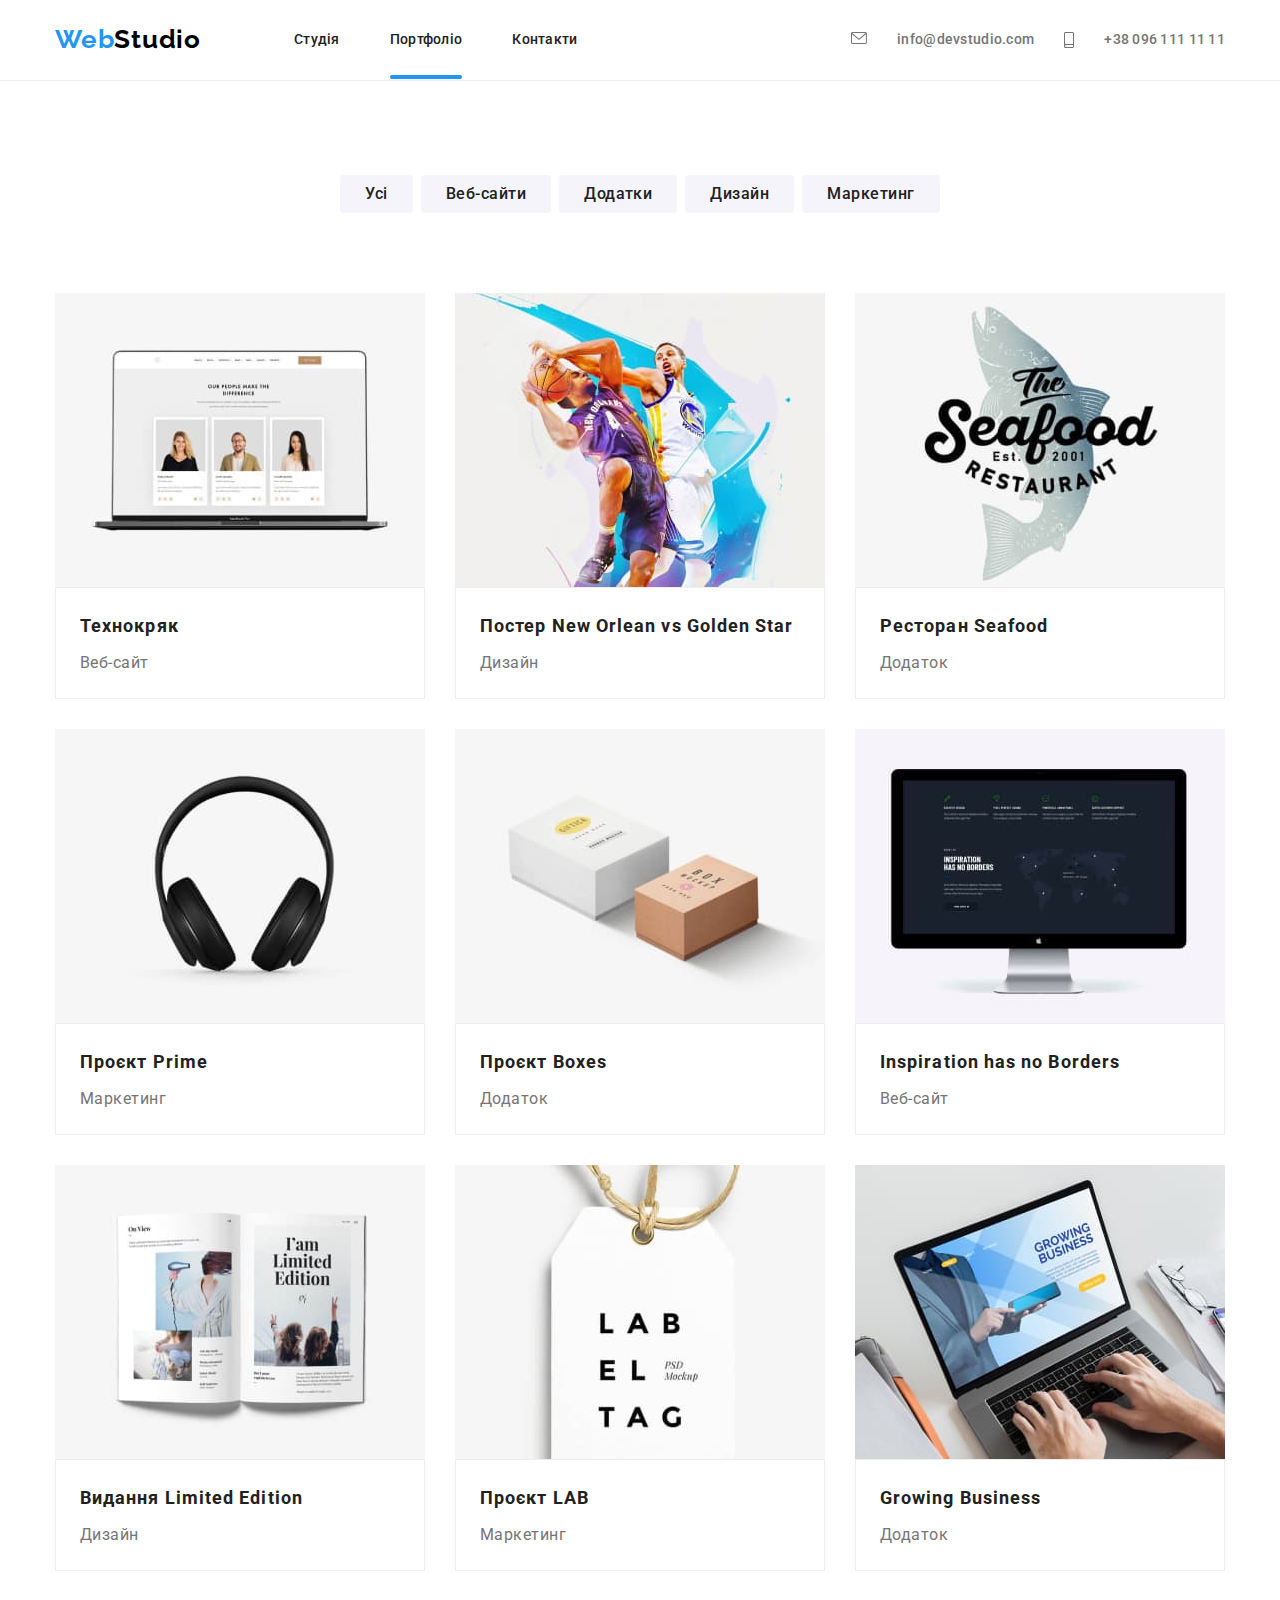
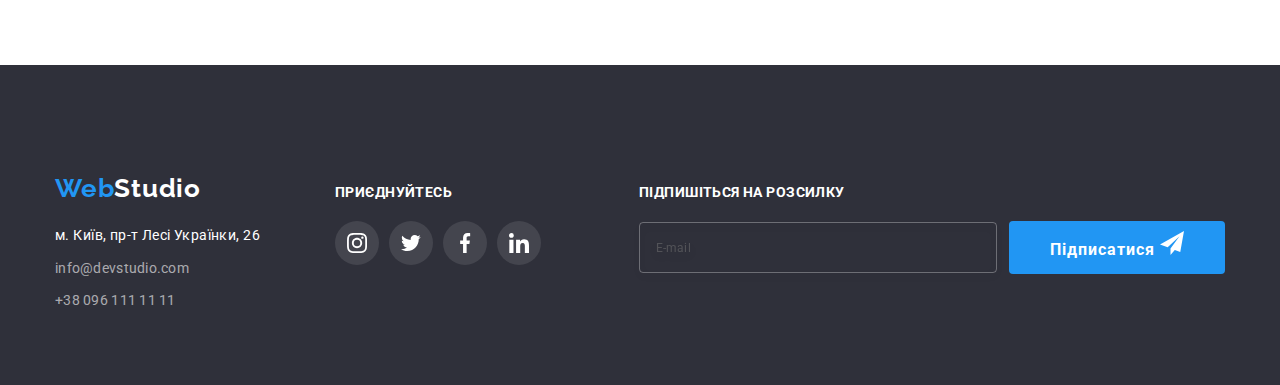
==== commit 10123986: "update of main.scss" ====
--- a/portfolio.html
+++ b/portfolio.html
@@ -22,32 +22,90 @@
             <div class="header__container">
                 <nav class="header__nav">
                     <a href="#" class="logo">Web<span class="logo__part">Studio</span></a>
-                    <ul class="navigation list">
+                    <ul class="navigation">
                         <li class="navigation__item">
                             <a href="./index.html" class="navigation__link">Студія</a>
                         </li>
                         <li class="navigation__item">
-                            <a href="./portfolio.html" class="navigation__link current-link">Портфоліо</a>
+                            <a href="./portfolio.html" class="navigation__link current-link current">Портфоліо</a>
                         </li>
                         <li class="navigation__item">
-                            <a href="#" class="navigation__link">Контакти</a>
+                            <a href="#" class="navigation__link">Контакти </a>
                         </li>
                     </ul>
-                </nav>
-                <ul class="contacts list">
-                    <li><a href="mailto:info@devstudio.com" class="contacts__item navigation__item">
-                            <svg class="envelope" width="16px" height="12px">
-                                <use href="./images/icons.svg#icon-envelope"></use>
-                            </svg>
-                            info@devstudio.com</a>
-                    </li>
-                    <li><a href="tel:+380961111111" class="contacts__item navigation__item">
-                            <svg class="smartphone" width="10px" height="16px">
-                                <use href="./images/icons.svg#icon-smartphone"></use>
-                            </svg>
-                            +38 096 111 11 11</a></li>
-                </ul>
-            </div>
+                    <ul class="contacts list">
+                        <li>
+                            <a href="mailto:info@devstudio.com" class="contacts__item ">
+                                <svg class="envelope" width="16px" height="12px">
+                                    <use href="./images/icons.svg#icon-envelope"></use>
+                                </svg>
+                                info@devstudio.com</a>
+                        </li>
+                        <li>
+                            <a href="tel:+380961111111" class="contacts__item">
+                                <svg class="smartphone" width="10px" height="16px">
+                                    <use href="./images/icons.svg#icon-smartphone"></use>
+                                </svg>
+                                +38 096 111 11 11</a></li>
+                    </ul>
+                    <button type="button" 
+                    class="menu-button" 
+                    aria-expanded="false"
+                    aria-controls="menu__container"
+                    data-menu-button>
+                        <svg 
+                        width="40px"
+                        height="40px"
+                        aria-label="Перемикач мобільного меню"
+                        >
+                            <use class="icon-cross2" href="./images/icons.svg#icon-cross2"></use>
+                            <use class="icon-menu" href="./images/icons.svg#icon-menu-icon"></use>
+                        </svg>
+                    </button>
+                    <div class="menu__container" id="menu__container" data-menu>
+                        <ul class="navigation">
+                            <li class="navigation__item">
+                                <a href="#" class="navigation__link">Студія</a>
+                            </li>
+                            <li class="navigation__item">
+                                <a href="./portfolio.html" class="navigation__link current-link current">Портфоліо</a>
+                            </li>
+                            <li class="navigation__item">
+                                <a href="#" class="navigation__link">Контакти </a>
+                            </li>
+                        </ul>
+                        <ul class="contacts list">
+                            <li>
+                                <a href="tel:+380961111111" class="contacts__item menu current">
+                                    <svg class="smartphone" width="10px" height="16px">
+                                        <use href="./images/icons.svg#icon-smartphone"></use>
+                                    </svg>
+                                    +38 096 111 11 11</a></li>
+                            <li><a href="mailto:info@devstudio.com" class="contacts__item menu">
+                                    <svg class="envelope" width="16px" height="12px">
+                                        <use href="./images/icons.svg#icon-envelope"></use>
+                                    </svg>
+                                    info@devstudio.com</a>
+                            </li>
+
+                        </ul>
+                        <ul class="mobile-network">
+                            <li class="mobile-network__item">
+                              <a href="#" class="mobile-network__link">Instagram</a
+                              ><span class="mobile-network__line"></span>
+                            </li>
+                            <li class="mobile-network__item">
+                              <a href="#" class="mobile-network__link">Twitter</a
+                              ><span class="mobile-network__line"></span>
+                            </li>
+                            <li class="mobile-network__item">
+                              <a href="#" class="mobile-network__link">Facebook</a
+                              ><span class="mobile-network__line"></span>
+                            </li>
+                            <li class="mobile-network__item">
+                              <a href="#" class="mobile-network__link">LinkedIn</a>
+                            </li>
+                          </ul>
         </div>
     </header>
     <main>
@@ -102,7 +160,7 @@
                     <div class="cardset__description">
                         <h3 class="cardset__title">Постер New Orlean vs Golden Star</h3>
                         <p class="cardset__text">Дизайн</p>
-                        </div>
+                    </div>
                     </li>
                 <li class="cardset__element">
                     <div class="cardset__thumb">
@@ -276,6 +334,8 @@
             </form>
         </div>
     </footer>
+    <script src="./js/modal.js"></script>
+    <script defer src="js/mobile-menu.js"></script>
 </body>
 
 </html>--- a/css/main.min.css
+++ b/css/main.min.css
@@ -1 +1 @@
-.cardset,.filter,.footer__list,.footer__navigation,.clients-list,.socials,.team-socials,.team-list__card,.advantage-list,.contacts,.navigation{list-style:none;padding:0px;margin:0px}.portfolio-content__title,.advantage__title{position:absolute;display:none;white-space:nowrap;width:1px;height:1px;overflow:hidden;border:0;padding:0;clip:rect(0);-webkit-clip-path:inset(50%);clip-path:inset(50%);margin:-1px}.current-link::after{content:"";display:block;position:absolute;width:100%;left:0;bottom:0px;height:4px;background-color:#2196f3;border-radius:2px}.current-link{position:relative}.is-hidden{opacity:0;visibility:hidden;pointer-events:none}::-webkit-input-placeholder{font-weight:400;font-size:12px;line-height:1.16;letter-spacing:.01em;color:rgba(117,117,117,.5)}::-moz-placeholder{font-weight:400;font-size:12px;line-height:1.16;letter-spacing:.01em;color:rgba(117,117,117,.5)}:-ms-input-placeholder{font-weight:400;font-size:12px;line-height:1.16;letter-spacing:.01em;color:rgba(117,117,117,.5)}::-ms-input-placeholder{font-weight:400;font-size:12px;line-height:1.16;letter-spacing:.01em;color:rgba(117,117,117,.5)}::placeholder{font-weight:400;font-size:12px;line-height:1.16;letter-spacing:.01em;color:rgba(117,117,117,.5)}html{-webkit-box-sizing:border-box;box-sizing:border-box}*,* ::before,* ::after{-webkit-box-sizing:inherit;box-sizing:inherit}body{color:#757575;background-color:#fff;font-family:"Roboto"}.container{width:1200px;padding-right:15px;padding-left:15px;margin:0 auto}.title{margin-top:0;margin-bottom:50px;text-align:center;color:#212121;font-weight:700;font-size:36px;line-height:1.16;letter-spacing:.03em}.action-text{text-transform:uppercase;margin-top:0;margin-bottom:0;color:#fff;font-weight:700;font-size:14px;line-height:1.14;letter-spacing:.03em}.button{display:inline-block;border-radius:4px;padding:10px 32px;min-width:216px;color:#fff;background-color:#2196f3;border:0;font-family:"Roboto";font-weight:700;font-size:16px;line-height:1.8;letter-spacing:.06em;-webkit-transition-property:background-color,-webkit-box-shadow;transition-property:background-color,-webkit-box-shadow;transition-property:background-color,box-shadow;transition-property:background-color,box-shadow,-webkit-box-shadow;-webkit-transition-duration:250ms;transition-duration:250ms;-webkit-transition-timing-function:cubic-bezier(0.4, 0, 0.2, 1);transition-timing-function:cubic-bezier(0.4, 0, 0.2, 1)}.button:hover,.button:focus{background-color:#188ce8;border:0;-webkit-box-shadow:0px 4px 4px rgba(0,0,0,.15);box-shadow:0px 4px 4px rgba(0,0,0,.15)}.filter__button{display:inline-block;color:#212121;background-color:#f5f4fa;border:0;font-family:"Roboto";font-weight:500;font-size:16px;line-height:1.6;letter-spacing:.03em;border-radius:4px;padding:6px 22px;text-align:center;margin-top:0;-webkit-transition-property:color,background-color,-webkit-box-shadow;transition-property:color,background-color,-webkit-box-shadow;transition-property:color,background-color,box-shadow;transition-property:color,background-color,box-shadow,-webkit-box-shadow;-webkit-transition-duration:250ms;transition-duration:250ms;-webkit-transition-timing-function:cubic-bezier(0.4, 0, 0.2, 1);transition-timing-function:cubic-bezier(0.4, 0, 0.2, 1)}.filter__button:first-child{display:inline-block;padding:6px 25px}.filter__button:hover,.filter__button:focus{color:#fff;background-color:#2196f3;-webkit-box-shadow:0px 3px 1px rgba(0,0,0,.1),0px 1px 2px rgba(0,0,0,.08),0px 2px 2px rgba(0,0,0,.12);box-shadow:0px 3px 1px rgba(0,0,0,.1),0px 1px 2px rgba(0,0,0,.08),0px 2px 2px rgba(0,0,0,.12)}.logo{-ms-flex-negative:0;flex-shrink:0;color:#2196f3;text-decoration:none;font-family:"Raleway";font-weight:700;font-size:26px;line-height:1.2;letter-spacing:.03em}.logo__part{color:#000}.header{margin-top:0;border-bottom:1px solid #ececec}.header__container{display:-webkit-box;display:-ms-flexbox;display:flex;margin-top:0;height:80px;-webkit-box-align:center;-ms-flex-align:center;align-items:center;margin-left:auto;padding-top:24px;padding-bottom:25px;-webkit-box-pack:justify;-ms-flex-pack:justify;justify-content:space-between}.header__nav{display:-webkit-box;display:-ms-flexbox;display:flex;margin-top:0;-webkit-box-align:center;-ms-flex-align:center;align-items:center;-webkit-box-flex:1;-ms-flex-positive:1;flex-grow:1;gap:93px}.navigation{display:-webkit-box;display:-ms-flexbox;display:flex}.navigation__item{display:-webkit-box;display:-ms-flexbox;display:flex;-webkit-box-align:center;-ms-flex-align:center;align-items:center;-webkit-box-pack:center;-ms-flex-pack:center;justify-content:center}.navigation__item:not(:last-child){margin-right:50px}.navigation__link{padding-top:32px;padding-bottom:32px;color:#212121;font-weight:500;font-size:14px;line-height:1.1;letter-spacing:.02em;text-decoration:none;-webkit-transition:color 250ms cubic-bezier(0.4, 0, 0.2, 1);transition:color 250ms cubic-bezier(0.4, 0, 0.2, 1)}.navigation__link:hover,.navigation__link:focus{color:#2196f3}.contacts{display:-webkit-box;display:-ms-flexbox;display:flex;-webkit-box-align:center;-ms-flex-align:center;align-items:center;gap:50px}.contacts__item{color:rgba(255,255,255,.6);font-weight:400;font-size:14px;font-style:normal;line-height:1.71;letter-spacing:.02em;text-decoration:none;-webkit-transition:color 250ms cubic-bezier(0.4, 0, 0.2, 1);transition:color 250ms cubic-bezier(0.4, 0, 0.2, 1)}.contacts__item:hover,.contacts__item:focus{color:#2196f3}.contacts__item:hover .smartphone{fill:#2196f3}.contacts__item:focus .smartphone{fill:#2196f3}.envelope{margin-right:10px;fill:#757575;-webkit-transition:fill 250ms cubic-bezier(0.4, 0, 0.2, 1);transition:fill 250ms cubic-bezier(0.4, 0, 0.2, 1)}.contacts:hover .envelope{fill:#2196f3}.contacts:focus .envelope{fill:#2196f3}.smartphone{margin-right:10px;fill:#757575;-webkit-transition:fill 250ms cubic-bezier(0.4, 0, 0.2, 1);transition:fill 250ms cubic-bezier(0.4, 0, 0.2, 1)}.hero{padding-top:200px;padding-bottom:200px;background-color:#2f303a;background-image:-webkit-gradient(linear, left top, left bottom, from(rgba(47, 48, 58, 0.4)), to(rgba(47, 48, 58, 0.4))),url(../images/background.jpg);background-image:linear-gradient(rgba(47, 48, 58, 0.4), rgba(47, 48, 58, 0.4)),url(../images/background.jpg);background-repeat:no-repeat;background-position:center;height:600px;max-width:1600px;margin-left:auto;margin-right:auto;background-size:cover}.hero__container{-webkit-box-align:center;-ms-flex-align:center;align-items:center;-webkit-box-pack:center;-ms-flex-pack:center;justify-content:center;text-align:center}.hero__title{margin:0 auto;margin-bottom:30px;margin-top:0px;max-width:696px;color:#fff;font-weight:900;font-size:44px;line-height:1.4;letter-spacing:.06em;text-transform:uppercase;text-align:center}.advantage{padding-top:94px;padding-bottom:94px;background-color:#fff}.advantage-list{display:-webkit-box;display:-ms-flexbox;display:flex;margin-top:0;font-size:14px;line-height:24px;letter-spacing:.03em}.advantage-list__item{width:270px;margin-left:0;margin-right:auto;margin-right:30px}.advantage-list__item:last-child{margin-right:0}.advantage-list__card{background-color:#f5f4fa;display:-webkit-box;display:-ms-flexbox;display:flex;width:270px;height:120px;border-radius:4px;-webkit-box-pack:center;-ms-flex-pack:center;justify-content:center;-webkit-box-align:center;-ms-flex-align:center;align-items:center;margin-top:0;margin-bottom:30px}.advantage-list__title{margin-top:0;margin-bottom:10px;font-weight:700;font-size:14px;line-height:1.2;letter-spacing:.03em;color:#212121;text-transform:uppercase}.advantage-list__text{margin-top:0;margin-bottom:0}.activity{padding-bottom:94px;background-color:#fff}.activity-list{display:-webkit-box;display:-ms-flexbox;display:flex;padding:0px;-webkit-box-pack:justify;-ms-flex-pack:justify;justify-content:space-between}.activity-list__item{width:370px;display:block;max-width:100%;height:auto;margin-right:30px}.activity-list__item:last-child{margin-right:0}.activity-list__image{display:block;max-width:100%;height:auto}.activity-list__description{position:absolute;bottom:0;left:0;width:100%;height:70px;background-color:rgba(47,48,58,.8);display:-webkit-box;display:-ms-flexbox;display:flex;-webkit-box-align:center;-ms-flex-align:center;align-items:center;-webkit-box-pack:center;-ms-flex-pack:center;justify-content:center}.activity-list__thumb{position:relative;left:0}.team{padding-bottom:94px;padding-top:94px;background-color:#f5f4fa}.team-list{display:-webkit-box;display:-ms-flexbox;display:flex;padding:0px;-webkit-box-pack:justify;-ms-flex-pack:justify;justify-content:space-between}.team-list__card{width:270px;background-color:#fff;font-size:16px;line-height:1.2;letter-spacing:.03em;border-radius:0px 0px 4px 4px;-webkit-box-shadow:0px 1px 3px rgba(0,0,0,.12),0px 1px 1px rgba(0,0,0,.14),0px 2px 1px rgba(0,0,0,.2);box-shadow:0px 1px 3px rgba(0,0,0,.12),0px 1px 1px rgba(0,0,0,.14),0px 2px 1px rgba(0,0,0,.2)}.team-list__card:not(:last-child){margin-right:30px}.team-list__image{display:block;max-width:100%;height:auto}.team-list__info{padding-top:30px;padding-bottom:30px}.team-list__title{margin-top:0px;margin-bottom:10px;text-align:center;font-weight:500;font-size:16px;line-height:1.2;color:#212121}.team-list__text{margin-top:0;margin-bottom:16px;text-align:center}.team-socials{display:-webkit-box;display:-ms-flexbox;display:flex;-webkit-box-pack:center;-ms-flex-pack:center;justify-content:center;gap:10px}.team-socials__link{display:-webkit-box;display:-ms-flexbox;display:flex;-webkit-box-align:center;-ms-flex-align:center;align-items:center;-webkit-box-pack:center;-ms-flex-pack:center;justify-content:center;width:44px;height:44px;background-color:#fff;border-radius:50%;-webkit-transition-property:background-color;transition-property:background-color;-webkit-transition-duration:250ms;transition-duration:250ms;-webkit-transition-timing-function:cubic-bezier(0.4, 0, 0.2, 1);transition-timing-function:cubic-bezier(0.4, 0, 0.2, 1)}.team-socials__link:hover,.team-socials__link:focus{background-color:#2196f3}.team-socials__icon{fill:#afb1b8;-webkit-transition-property:fill;transition-property:fill;-webkit-transition-duration:250ms;transition-duration:250ms;-webkit-transition-timing-function:cubic-bezier(0.4, 0, 0.2, 1);transition-timing-function:cubic-bezier(0.4, 0, 0.2, 1)}.team-socials__link:hover .team-socials__icon{fill:#fff}.team-socials__link:focus .team-socials__icon{fill:#fff}.socials{display:-webkit-box;display:-ms-flexbox;display:flex;-webkit-box-pack:center;-ms-flex-pack:center;justify-content:center;gap:10px}.socials__link{display:-webkit-box;display:-ms-flexbox;display:flex;-webkit-box-align:center;-ms-flex-align:center;align-items:center;-webkit-box-pack:center;-ms-flex-pack:center;justify-content:center;width:44px;height:44px;background-color:rgba(255,255,255,.1);border-radius:50%;-webkit-transition:background-color 250ms cubic-bezier(0.4, 0, 0.2, 1);transition:background-color 250ms cubic-bezier(0.4, 0, 0.2, 1)}.socials__link:hover,.socials__link:focus{background-color:#2196f3}.socials__icon{fill:#fff}.clients{padding-top:94px;padding-bottom:94px}.clients-container{margin-left:auto;margin-right:auto}.clients-list{display:-webkit-box;display:-ms-flexbox;display:flex;gap:30px}.clients-list__item{width:calc((100% - 150px)/6)}.clients-list__link{display:-webkit-box;display:-ms-flexbox;display:flex;width:170px;height:92px;border:1px solid #afb1b8;border-radius:4px;-webkit-box-align:center;-ms-flex-align:center;align-items:center;-webkit-box-pack:center;-ms-flex-pack:center;justify-content:center;fill:#afb1b8;-webkit-transition-property:border;transition-property:border;-webkit-transition-duration:250ms;transition-duration:250ms;-webkit-transition-timing-function:cubic-bezier(0.4, 0, 0.2, 1);transition-timing-function:cubic-bezier(0.4, 0, 0.2, 1)}.clients-list__link:hover,.clients-list__link:focus{border:1px solid #2196f3}.clients-list__icon{fill:#afb1b8;-webkit-transition:fill 5050ms cubic-bezier(0.4, 0, 0.2, 1);transition:fill 5050ms cubic-bezier(0.4, 0, 0.2, 1)}.clients-list__link:hover .clients-list__icon{fill:#2196f3}.clients-list__link:focus .clients-list__icon{fill:#2196f3}.footer{padding-top:60px;padding-bottom:60px;background-color:#2f303a}.footer__container{display:-webkit-box;display:-ms-flexbox;display:flex;-webkit-box-align:baseline;-ms-flex-align:baseline;align-items:baseline;-webkit-box-pack:justify;-ms-flex-pack:justify;justify-content:space-between}.footer__navigation{margin-right:70px}.footer__logo{margin-top:0;font-family:"Raleway";font-weight:700;font-size:26px;line-height:1.2;letter-spacing:.03em;text-decoration:none}.footer__logo-part{color:#fff;margin-bottom:20px}.footer__list{margin-top:20px}.footer__nav{margin-top:0}.footer__nav:not(:last-child){margin-bottom:9px;white-space:nowrap}.footer__map{color:#fff;text-decoration:none;font-style:normal;font-style:normal;font-size:14px;line-height:1.7;letter-spacing:.03em;text-decoration:none;-webkit-transition-property:color;transition-property:color;-webkit-transition-duration:250ms;transition-duration:250ms;-webkit-transition-timing-function:cubic-bezier(0.4, 0, 0.2, 1);transition-timing-function:cubic-bezier(0.4, 0, 0.2, 1)}.footer__map:hover,.footer__map:focus{color:#2196f3}.footer-socials__action-text{margin-bottom:20px}.footer-form{padding-left:93px}.form-container{display:-webkit-box;display:-ms-flexbox;display:flex;gap:12px}.form-container__input{border:1px solid rgba(255,255,255,.3);-webkit-filter:drop-shadow(0px 4px 4px rgba(0, 0, 0, 0.15));filter:drop-shadow(0px 4px 4px rgba(0, 0, 0, 0.15));border-radius:4px;background-color:rgba(0,0,0,0);padding:15px 16px;width:358px}.form-container__input ::-webkit-input-placeholder{color:var(--placeholder-color);font-weight:400;font-size:16px;line-height:20px}.form-container__input ::-moz-placeholder{color:var(--placeholder-color);font-weight:400;font-size:16px;line-height:20px}.form-container__input :-ms-input-placeholder{color:var(--placeholder-color);font-weight:400;font-size:16px;line-height:20px}.form-container__input ::-ms-input-placeholder{color:var(--placeholder-color);font-weight:400;font-size:16px;line-height:20px}.form-container__input ::placeholder{color:var(--placeholder-color);font-weight:400;font-size:16px;line-height:20px}.form-container__input:not(:-moz-placeholder-shown){color:var(--secondary-bcg-color)}.form-container__input:not(:-ms-input-placeholder){color:var(--secondary-bcg-color)}.form-container__input:not(:placeholder-shown){color:var(--secondary-bcg-color)}.form-container__button .button{display:-webkit-box;display:-ms-flexbox;display:flex;-webkit-box-pack:center;-ms-flex-pack:center;justify-content:center;-webkit-box-align:center;-ms-flex-align:center;align-items:center;gap:12px;padding:10px 28px;position:relative;font-weight:700;font-size:16px;line-height:1.875;letter-spacing:.06em;color:var(--secondary-bcg-color)}.backdrop{position:fixed;top:0;left:0;width:100%;height:100%;background-color:rgba(0,0,0,.2);opacity:1;-webkit-transition:opacity 250ms cubic-bezier(0.4, 0, 0.2, 1),visibility 250ms cubic-bezier(0.4, 0, 0.2, 1),background-color 250ms cubic-bezier(0.4, 0, 0.2, 1);transition:opacity 250ms cubic-bezier(0.4, 0, 0.2, 1),visibility 250ms cubic-bezier(0.4, 0, 0.2, 1),background-color 250ms cubic-bezier(0.4, 0, 0.2, 1)}.modal{position:absolute;min-width:528px;min-height:581px;padding:40px;top:50%;left:50%;border-radius:4px;opacity:1;-webkit-transform:translate(-50%, -50%) scale(1);transform:translate(-50%, -50%) scale(1);background-color:#fff;-webkit-transition-property:-webkit-transform;transition-property:-webkit-transform;transition-property:transform;transition-property:transform, -webkit-transform;-webkit-transition-duration:250ms;transition-duration:250ms;-webkit-transition-timing-function:cubic-bezier(0.4, 0, 0.2, 1);transition-timing-function:cubic-bezier(0.4, 0, 0.2, 1)}.backdrop.is-hidden .modal{-webkit-transform:translate(-50%, -50%) scale(1.1);transform:translate(-50%, -50%) scale(1.1)}.modal__title{margin-top:0;margin-bottom:12px;font-weight:700;font-size:20px;line-height:1.15;text-align:center;letter-spacing:.03em;color:#212121}.modal__button{right:0;position:absolute;top:8px;right:8px;width:30px;height:30px;padding:9px 10px;border-radius:50%;border:1px solid rgba(0,0,0,.1);background-color:#fff;cursor:pointer}.modal__button:hover>.cross{fill:#2196f3;outline:none}.cross{-webkit-transform:translate(-50%, -50%);transform:translate(-50%, -50%);position:absolute;fill:#000;-webkit-transition:fill 250ms cubic-bezier(0.4, 0, 0.2, 1);transition:fill 250ms cubic-bezier(0.4, 0, 0.2, 1)}.contact-form__label{display:block;margin-bottom:4px;font-weight:400;font-size:12px;line-height:1.16;letter-spacing:.01em;color:#757575}.contact-form__label:not(:first-child){margin-top:10px}.contact-form__element{position:relative}.contact-form__element:last-child{margin-bottom:20px}.contact-form__input{border:1px solid rgba(33,33,33,.2);border-radius:4px;width:100%;height:40px;padding:11px 12px 11px 32px}.contact-form__input::-webkit-input-placeholder{color:rgba(117,117,117,.5);font-weight:400;font-size:12px;line-height:1.16;letter-spacing:.01em}.contact-form__input::-moz-placeholder{color:rgba(117,117,117,.5);font-weight:400;font-size:12px;line-height:1.16;letter-spacing:.01em}.contact-form__input:-ms-input-placeholder{color:rgba(117,117,117,.5);font-weight:400;font-size:12px;line-height:1.16;letter-spacing:.01em}.contact-form__input::-ms-input-placeholder{color:rgba(117,117,117,.5);font-weight:400;font-size:12px;line-height:1.16;letter-spacing:.01em}.contact-form__input::placeholder{color:rgba(117,117,117,.5);font-weight:400;font-size:12px;line-height:1.16;letter-spacing:.01em}::-webkit-input-placeholder{font-weight:400;font-size:12px;line-height:1.16;letter-spacing:.01em;color:rgba(117,117,117,.5)}::-moz-placeholder{font-weight:400;font-size:12px;line-height:1.16;letter-spacing:.01em;color:rgba(117,117,117,.5)}:-ms-input-placeholder{font-weight:400;font-size:12px;line-height:1.16;letter-spacing:.01em;color:rgba(117,117,117,.5)}::-ms-input-placeholder{font-weight:400;font-size:12px;line-height:1.16;letter-spacing:.01em;color:rgba(117,117,117,.5)}::placeholder{font-weight:400;font-size:12px;line-height:1.16;letter-spacing:.01em;color:rgba(117,117,117,.5)}.contact-form__input:focus{border-color:#2196f3}.contact-form__icon{position:absolute;top:50%;-webkit-transform:translateY(-50%);transform:translateY(-50%);left:12px;fill:#212121}.contact-form__element:focus-within .contact-form__icon{fill:#2196f3}.contact-form__comment{width:100%;height:120px;padding:12px 16px;border:1px solid rgba(33,33,33,.2);border-radius:4px;margin-bottom:20px;resize:none}.form-button-div{display:-webkit-box;display:-ms-flexbox;display:flex;-webkit-box-pack:center;-ms-flex-pack:center;justify-content:center;-webkit-box-align:center;-ms-flex-align:center;align-items:center}.contact-form__button{display:block;cursor:pointer;border-radius:4px;padding:10px 32px;min-width:216px;color:#fff;background-color:#2196f3;border:0;font-weight:700;font-size:16px;line-height:1.8;letter-spacing:.06em;-webkit-transition-property:background-color,-webkit-box-shadow;transition-property:background-color,-webkit-box-shadow;transition-property:background-color,box-shadow;transition-property:background-color,box-shadow,-webkit-box-shadow;-webkit-transition-duration:250ms;transition-duration:250ms;-webkit-transition-timing-function:cubic-bezier(0.4, 0, 0.2, 1);transition-timing-function:cubic-bezier(0.4, 0, 0.2, 1);margin:0 auto;margin-top:30px}.checkbox{display:block;position:relative;white-space:nowrap}.checkbox__label{display:-webkit-box;display:-ms-flexbox;display:flex;-webkit-box-align:baseline;-ms-flex-align:baseline;align-items:baseline;-webkit-box-pack:justify;-ms-flex-pack:justify;justify-content:space-between;bottom:0;right:0;font-weight:400;font-size:14px;line-height:1.7;letter-spacing:.03em}.checkbox__input{-webkit-appearance:none;-moz-appearance:none;appearance:none}.checkbox__input:checked+.checkbox__icon{background-color:#2196f3;border-color:rgba(0,0,0,0);background-image:url("../images/check.svg");background-size:contain;background-position:center;background-repeat:no-repeat;background-origin:content-box}.checkbox__icon{display:inline-block;margin-right:8px;border-radius:4px;border:2px solid #212121;width:16px;height:15px;background-color:rgba(0,0,0,0);-webkit-transition:background-color 250ms cubic-bezier(0.4, 0, 0.2, 1);transition:background-color 250ms cubic-bezier(0.4, 0, 0.2, 1)}.checkbox__text{font-weight:400;font-size:14px;line-height:1.71;letter-spacing:.03em;-webkit-text-decoration-line:underline;text-decoration-line:underline;color:#2196f3}.checkbox-icon{display:inline-block;width:20px;height:20px;border:2px solid #212121;border-radius:4px}.portfolio-content{padding-top:94px;padding-bottom:94px}.filter{display:-webkit-box;display:-ms-flexbox;display:flex;margin-top:0px;-webkit-box-align:center;-ms-flex-align:center;align-items:center;-webkit-box-pack:center;-ms-flex-pack:center;justify-content:center;margin-bottom:50px}.filter__item:not(:last-child){margin-right:8px}.cardset{display:-webkit-box;display:-ms-flexbox;display:flex;-ms-flex-wrap:wrap;flex-wrap:wrap;margin-left:0}.cardset__element{-ms-flex-preferred-size:calc((100% - 60px)/3);flex-basis:calc((100% - 60px)/3);margin-right:30px;margin-bottom:30px;-webkit-transition:-webkit-box-shadow 250ms cubic-bezier(0.4, 0, 0.2, 1);transition:-webkit-box-shadow 250ms cubic-bezier(0.4, 0, 0.2, 1);transition:box-shadow 250ms cubic-bezier(0.4, 0, 0.2, 1);transition:box-shadow 250ms cubic-bezier(0.4, 0, 0.2, 1), -webkit-box-shadow 250ms cubic-bezier(0.4, 0, 0.2, 1)}.cardset__element:nth-last-child(-n+3){margin-bottom:0px}.cardset__element:nth-child(3n){margin-right:0}.cardset__element:hover,.cardset__element:focus{-webkit-box-shadow:0px 1px 1px rgba(0,0,0,.12),0px 4px 4px rgba(0,0,0,.06),1px 4px 6px rgba(0,0,0,.16);box-shadow:0px 1px 1px rgba(0,0,0,.12),0px 4px 4px rgba(0,0,0,.06),1px 4px 6px rgba(0,0,0,.16)}.cardset__thumb{position:relative;overflow:hidden}.cardset__description{padding:20px 24px;border:1px solid #eee}.cardset__title{margin-top:0;margin-bottom:4px;font-weight:700;font-size:18px;line-height:2;background-color:#fff;color:#212121;letter-spacing:.06em}.cardset__image{display:block;max-width:100%;height:auto;margin-top:0}.cardset__text{margin-top:0;margin-bottom:0;font-family:"Roboto";font-size:16px;line-height:1.875;letter-spacing:.03em}.cadrset-hover{position:absolute;top:0;left:0;width:100%;height:100%;background-color:rgba(33,150,243,.9);color:#fff;padding:63px 24px;z-index:1;-webkit-transform:translateY(100%);transform:translateY(100%);-webkit-transition:-webkit-transform 250ms cubic-bezier(0.4, 0, 0.2, 1);transition:-webkit-transform 250ms cubic-bezier(0.4, 0, 0.2, 1);transition:transform 250ms cubic-bezier(0.4, 0, 0.2, 1);transition:transform 250ms cubic-bezier(0.4, 0, 0.2, 1), -webkit-transform 250ms cubic-bezier(0.4, 0, 0.2, 1)}.cardset__element:hover .cadrset-hover{-webkit-transform:translateY(0);transform:translateY(0);pointer-events:none}.cadrset-hover__text{font-weight:400;font-size:18px;line-height:1.55;letter-spacing:.03em}/*# sourceMappingURL=main.min.css.map */+.cardset,.filter,.footer__list,.footer__navigation,.clients-list,.socials,.team-socials,.team-list__card,.advantage-list,.contacts,.navigation{list-style:none;padding:0px;margin:0px}.portfolio-content__title,.advantage__title{position:absolute;display:none;white-space:nowrap;width:1px;height:1px;overflow:hidden;border:0;padding:0;clip:rect(0);-webkit-clip-path:inset(50%);clip-path:inset(50%);margin:-1px}.current-link::after{content:"";display:block;position:absolute;width:100%;left:0;bottom:0px;height:4px;background-color:#2196f3;border-radius:2px}@media screen and (max-width: 767px){.current-link::after{display:none}}.current-link{position:relative}.current{color:#2196f3}.is-hidden{opacity:0;visibility:hidden;pointer-events:none}::-webkit-input-placeholder{font-weight:400;font-size:12px;line-height:1.16;letter-spacing:.01em;color:rgba(117,117,117,.5)}::-moz-placeholder{font-weight:400;font-size:12px;line-height:1.16;letter-spacing:.01em;color:rgba(117,117,117,.5)}:-ms-input-placeholder{font-weight:400;font-size:12px;line-height:1.16;letter-spacing:.01em;color:rgba(117,117,117,.5)}::-ms-input-placeholder{font-weight:400;font-size:12px;line-height:1.16;letter-spacing:.01em;color:rgba(117,117,117,.5)}::placeholder{font-weight:400;font-size:12px;line-height:1.16;letter-spacing:.01em;color:rgba(117,117,117,.5)}html{-webkit-box-sizing:border-box;box-sizing:border-box}*,* ::before,* ::after{-webkit-box-sizing:inherit;box-sizing:inherit}body{color:#757575;background-color:#fff;font-family:"Roboto"}.container{margin-right:auto;margin-left:auto;padding-right:15px;padding-left:15px}@media screen and (min-width: 480px){.container{width:480px}}@media(min-width: 768px){.container{width:768px}}@media(min-width: 1200px){.container{width:1200px}}img{display:block;max-width:100%;height:auto}.title{margin-top:0;margin-bottom:30px;text-align:center;color:#212121;font-weight:700;font-size:28px;line-height:1.17;letter-spacing:.03em}@media screen and (min-width: 1200px){.title{font-size:36px;line-height:1.16;margin-bottom:50px}}.action-text{text-transform:uppercase;margin-top:0;margin-bottom:0;color:#fff;font-weight:700;font-size:14px;line-height:1.14;letter-spacing:.03em}@media screen and (max-width: 1199px){.action-text{text-align:center}}@media screen and (min-width: 1200px){.action-text{text-align:left}}.button{display:inline-block;margin:0 auto;border-radius:4px;padding:10px 32px;min-width:216px;color:#fff;background-color:#2196f3;border:0;font-family:"Roboto";font-weight:700;font-size:16px;line-height:1.8;letter-spacing:.06em;-webkit-transition-property:background-color,-webkit-box-shadow;transition-property:background-color,-webkit-box-shadow;transition-property:background-color,box-shadow;transition-property:background-color,box-shadow,-webkit-box-shadow;-webkit-transition-duration:250ms;transition-duration:250ms;-webkit-transition-timing-function:cubic-bezier(0.4, 0, 0.2, 1);transition-timing-function:cubic-bezier(0.4, 0, 0.2, 1)}.button:hover,.button:focus{background-color:#188ce8;border:0;-webkit-box-shadow:0px 4px 4px rgba(0,0,0,.15);box-shadow:0px 4px 4px rgba(0,0,0,.15)}.form-container__button{display:block;margin:0 auto}.filter__button{display:inline-block;color:#212121;background-color:#f5f4fa;border:0;font-family:"Roboto";font-weight:500;font-size:16px;line-height:1.6;letter-spacing:.03em;border-radius:4px;padding:6px 22px;text-align:center;margin-top:0;-webkit-transition-property:color,background-color,-webkit-box-shadow;transition-property:color,background-color,-webkit-box-shadow;transition-property:color,background-color,box-shadow;transition-property:color,background-color,box-shadow,-webkit-box-shadow;-webkit-transition-duration:250ms;transition-duration:250ms;-webkit-transition-timing-function:cubic-bezier(0.4, 0, 0.2, 1);transition-timing-function:cubic-bezier(0.4, 0, 0.2, 1)}.filter__button:first-child{display:inline-block;padding:6px 25px}.filter__button:hover,.filter__button:focus{color:#fff;background-color:#2196f3;-webkit-box-shadow:0px 3px 1px rgba(0,0,0,.1),0px 1px 2px rgba(0,0,0,.08),0px 2px 2px rgba(0,0,0,.12);box-shadow:0px 3px 1px rgba(0,0,0,.1),0px 1px 2px rgba(0,0,0,.08),0px 2px 2px rgba(0,0,0,.12)}.menu-button{position:absolute;top:10px;right:15px;display:-webkit-inline-box;display:-ms-inline-flexbox;display:inline-flex;padding:0;margin:0;background-color:rgba(0,0,0,0);border:none;z-index:2}@media screen and (min-width: 768px){.menu-button{display:none}}.menu-button .icon-cross2{display:none}.menu-button.is-open .icon-cross2{display:block}.menu-button.is-open .icon-menu{display:none}.logo{-ms-flex-negative:0;flex-shrink:0;color:#2196f3;text-decoration:none;font-family:"Raleway";font-weight:700;font-size:26px;line-height:1.2;letter-spacing:.03em}.logo__part{color:#000}.header{margin-top:0;position:relative;border-bottom:1px solid #ececec;background-color:#fff}.header__container{display:-webkit-box;display:-ms-flexbox;display:flex;margin-top:0;height:80px;-webkit-box-align:center;-ms-flex-align:center;align-items:center;margin-left:auto;padding-top:24px;padding-bottom:25px}@media screen and (max-width: 480px){.header__container{height:60px}}.header__nav{display:-webkit-box;display:-ms-flexbox;display:flex;margin-top:0;-webkit-box-align:center;-ms-flex-align:center;align-items:center;-webkit-box-pack:justify;-ms-flex-pack:justify;justify-content:space-between;-webkit-box-flex:1;-ms-flex-positive:1;flex-grow:1}@media screen and (min-width: 768px){.header__nav{display:-webkit-box;display:-ms-flexbox;display:flex;-webkit-box-align:center;-ms-flex-align:center;align-items:center;gap:93px}}.menu__container{background-color:#fff;overflow:auto;min-height:796px;min-width:100%;padding-top:55px;padding-right:30px;padding-bottom:55px;padding-left:30px}.menu__container.is-open{display:block}@media screen and (max-width: 767px){.menu__container{display:none;position:absolute;top:0;right:0}}@media screen and (min-width: 768px){.menu__container{display:-webkit-box;display:-ms-flexbox;display:flex;-webkit-box-flex:1;-ms-flex-positive:1;flex-grow:1;background-color:rgba(0,0,0,0)}}@media screen and (min-width: 768px){.menu__container,.navigation,.contacts{display:none}}.navigation{display:-webkit-box;display:-ms-flexbox;display:flex;-ms-flex-wrap:nowrap;flex-wrap:nowrap;gap:50px}@media screen and (max-width: 767px){.navigation{position:relative;margin-right:auto;max-width:480px;min-height:100%;display:-webkit-box;display:-ms-flexbox;display:flex;-webkit-box-orient:vertical;-webkit-box-direction:normal;-ms-flex-direction:column;flex-direction:column}}@media screen and (min-width: 768px){.navigation{display:-webkit-box;display:-ms-flexbox;display:flex;-ms-flex-wrap:nowrap;flex-wrap:nowrap;display:flex;-webkit-box-pack:center;-ms-flex-pack:center;justify-content:center;-webkit-box-align:center;-ms-flex-align:center;align-items:center}}.navigation__item{display:-webkit-box;display:-ms-flexbox;display:flex;-webkit-box-align:center;-ms-flex-align:center;align-items:center;-webkit-box-pack:center;-ms-flex-pack:center;justify-content:center}@media screen and (max-width: 767px){.navigation__item{display:block;-webkit-box-pack:left;-ms-flex-pack:left;justify-content:left}}@media screen and (max-width: 767px){.navigation{margin-bottom:302px}}.navigation__link{padding-top:32px;padding-bottom:32px;color:#212121;font-weight:500;font-size:14px;line-height:1.1;letter-spacing:.02em;text-decoration:none;-webkit-transition:color 250ms cubic-bezier(0.4, 0, 0.2, 1);transition:color 250ms cubic-bezier(0.4, 0, 0.2, 1)}.navigation__link:hover,.navigation__link:focus{color:#2196f3}@media screen and (max-width: 767px){.navigation__link{font-size:40px;line-height:1.175;margin-bottom:32px;padding:0}}@media screen and (max-width: 767px){.navigation__link.current{color:#2196f3}}@media screen and (max-width: 767px){.navigation__link :last-child{margin-bottom:306px}}.contacts{display:block;padding:0;gap:30px}@media screen and (min-width: 768px){.contacts [href^=tel]{margin-bottom:0;margin-right:0}}@media screen and (min-width: 1200px){.contacts{display:-webkit-box;display:-ms-flexbox;display:flex;-webkit-box-align:center;-ms-flex-align:center;align-items:center;margin-left:auto}}.contacts__item{color:#757575;font-weight:500;font-size:14px;font-style:normal;line-height:1.1;letter-spacing:.02em;text-decoration:none;-webkit-transition:color 250ms cubic-bezier(0.4, 0, 0.2, 1);transition:color 250ms cubic-bezier(0.4, 0, 0.2, 1)}@media screen and (max-width: 767px){.contacts__item{display:block;font-size:34px;line-height:1.16;-webkit-box-pack:left;-ms-flex-pack:left;justify-content:left;margin-bottom:30px}}@media screen and (min-width: 768px)and (max-width: 1199px){.contacts__item{display:-webkit-box;display:-ms-flexbox;display:flex;-webkit-box-pack:start;-ms-flex-pack:start;justify-content:flex-start;-webkit-box-align:center;-ms-flex-align:center;align-items:center;margin-bottom:10px;font-size:12px}}.contacts__item:hover,.contacts__item:focus{color:#2196f3}@media screen and (min-width: 1200px){.contacts__item{display:-webkit-box;display:-ms-flexbox;display:flex}}@media screen and (min-width: 1200px){.contacts__item :last-child{margin-right:30px}}@media screen and (max-width: 767px){.header__nav>.contacts{display:none}}@media screen and (max-width: 767px){.contacts__item.current{color:#2196f3}}.contacts__item:hover .smartphone{fill:#2196f3}.contacts__item:focus .smartphone{fill:#2196f3}.envelope{margin-right:10px;fill:#757575;fill:currentColor;margin-right:8px;-webkit-transition:fill 250ms cubic-bezier(0.4, 0, 0.2, 1);transition:fill 250ms cubic-bezier(0.4, 0, 0.2, 1)}.contacts:hover .envelope{fill:#2196f3}.contacts:focus .envelope{fill:#2196f3}@media screen and (max-width: 767px){.envelope{display:none}}.smartphone{margin-right:10px;fill:#757575;-webkit-transition:fill 250ms cubic-bezier(0.4, 0, 0.2, 1);transition:fill 250ms cubic-bezier(0.4, 0, 0.2, 1)}@media screen and (max-width: 767px){.smartphone{display:none}}.mobile-network{display:-webkit-box;display:-ms-flexbox;display:flex;padding:0}@media screen and (min-width: 768px){.mobile-network{display:none}}.mobile-network__item{display:-webkit-box;display:-ms-flexbox;display:flex;-webkit-box-pack:center;-ms-flex-pack:center;justify-content:center;-webkit-box-align:center;-ms-flex-align:center;align-items:center}.mobile-network__link{text-decoration:none;font-family:inherit;color:inherit;display:block;-webkit-transition-property:color;transition-property:color;-webkit-transition-duration:250ms;transition-duration:250ms;-webkit-transition-timing-function:cubic-bezier(0.4, 0, 0.2, 1);transition-timing-function:cubic-bezier(0.4, 0, 0.2, 1);font-weight:400;font-size:18px;line-height:1.222;letter-spacing:.02em;text-align:start;text-transform:none;color:#2196f3;margin-top:63px}.mobile-network__link:hover,.mobile-network__link:focus{color:#2196f3}.mobile-network__link:hover,.mobile-network__link:focus{color:#2196f3}.mobile-network__line{width:22px;height:0;border-width:1px;border-style:solid;border-color:rgba(33,33,33,.2);border-radius:0;-webkit-transform:rotate(90deg);transform:rotate(90deg);margin-top:63px}.hero{padding-top:118px;padding-bottom:118px;background-color:#2f303a;background-image:-webkit-gradient(linear, left top, left bottom, from(rgba(47, 48, 58, 0.4)), to(rgba(47, 48, 58, 0.4))),url(../images/header-img.jpg);background-image:linear-gradient(rgba(47, 48, 58, 0.4), rgba(47, 48, 58, 0.4)),url(../images/header-img.jpg);background-repeat:no-repeat;background-position:center;max-width:480px;margin-left:auto;margin-right:auto;background-size:cover}@media screen and (max-width: 767px){.hero{background-image:-webkit-gradient(linear, left top, left bottom, from(rgba(47, 48, 58, 0.4)), to(rgba(47, 48, 58, 0.4))),url("../images/header-img.jpg");background-image:linear-gradient(rgba(47, 48, 58, 0.4), rgba(47, 48, 58, 0.4)),url("../images/header-img.jpg");max-width:480px;height:400px}}@media screen and (max-width: 767px)and (min-device-pixel-ratio: 2),screen and (max-width: 767px)and (-webkit-min-device-pixel-ratio: 2),screen and (max-width: 767px)and (min-resolution: 192dpi),screen and (max-width: 767px)and (min-resolution: 2dppx){.hero{background-image:-webkit-gradient(linear, left top, left bottom, from(rgba(47, 48, 58, 0.4)), to(rgba(47, 48, 58, 0.4))),url("../images/header-img@2x.jpg");background-image:linear-gradient(rgba(47, 48, 58, 0.4), rgba(47, 48, 58, 0.4)),url("../images/header-img@2x.jpg")}}@media screen and (min-width: 768px){.hero{background-image:-webkit-gradient(linear, left top, left bottom, from(rgba(47, 48, 58, 0.4)), to(rgba(47, 48, 58, 0.4))),url("../images/header-img-tablet.jpg");background-image:linear-gradient(rgba(47, 48, 58, 0.4), rgba(47, 48, 58, 0.4)),url("../images/header-img-tablet.jpg");max-width:768px}}@media screen and (min-width: 768px)and (min-device-pixel-ratio: 2),screen and (min-width: 768px)and (-webkit-min-device-pixel-ratio: 2),screen and (min-width: 768px)and (min-resolution: 192dpi),screen and (min-width: 768px)and (min-resolution: 2dppx){.hero{background-image:-webkit-gradient(linear, left top, left bottom, from(rgba(47, 48, 58, 0.4)), to(rgba(47, 48, 58, 0.4))),url("../images/header-img-tablet@2x.jpg");background-image:linear-gradient(rgba(47, 48, 58, 0.4), rgba(47, 48, 58, 0.4)),url("../images/header-img-tablet@2x.jpg")}}@media screen and (min-width: 1200px){.hero{background-image:-webkit-gradient(linear, left top, left bottom, from(rgba(47, 48, 58, 0.4)), to(rgba(47, 48, 58, 0.4))),url("../images/header-img-desktop.jpg");background-image:linear-gradient(rgba(47, 48, 58, 0.4), rgba(47, 48, 58, 0.4)),url("../images/header-img-desktop.jpg");max-width:1600px;padding-top:200px;padding-bottom:200px}}@media screen and (min-width: 1200px)and (min-device-pixel-ratio: 2),screen and (min-width: 1200px)and (-webkit-min-device-pixel-ratio: 2),screen and (min-width: 1200px)and (min-resolution: 192dpi),screen and (min-width: 1200px)and (min-resolution: 2dppx){.hero{background-image:-webkit-gradient(linear, left top, left bottom, from(rgba(47, 48, 58, 0.4)), to(rgba(47, 48, 58, 0.4))),url("../images/header-img-desktop@2x.jpg");background-image:linear-gradient(rgba(47, 48, 58, 0.4), rgba(47, 48, 58, 0.4)),url("../images/header-img-desktop@2x.jpg")}}.hero .hero__container{-webkit-box-align:center;-ms-flex-align:center;align-items:center;-webkit-box-pack:center;-ms-flex-pack:center;justify-content:center;text-align:center}.hero .hero__title{margin:0 auto;margin-bottom:30px;margin-top:0px;max-width:360px;color:#fff;font-weight:900;font-size:26px;line-height:1.6;letter-spacing:.06em;text-transform:uppercase;text-align:center}@media screen and (min-width: 768px){.hero .hero__title{font-size:26px;line-height:1.6}}@media screen and (min-width: 1200px){.hero .hero__title{font-size:44px;line-height:1.4;max-width:696px}}.advantage{padding-top:60px;padding-bottom:60px;background-color:#fff}@media screen and (min-width: 1200px){.advantage{padding-bottom:94px;padding-top:94px}}.advantage-list{margin-top:0;font-size:14px;line-height:24px;letter-spacing:.03em}@media screen and (min-width: 768px){.advantage-list{display:-webkit-box;display:-ms-flexbox;display:flex;-ms-flex-wrap:wrap;flex-wrap:wrap;-webkit-box-pack:center;-ms-flex-pack:center;justify-content:center}}@media screen and (min-width: 1200px){.advantage-list{-ms-flex-wrap:nowrap;flex-wrap:nowrap}}.advantage-list__item{width:calc((100% - 0px)/1);margin-bottom:30px}.advantage-list__item:last-child{margin-right:0;margin-bottom:0px}@media screen and (min-width: 768px){.advantage-list__item{width:calc((100% - 60px)/2);margin-right:30px}}@media screen and (min-width: 768px)and (max-width: 1199px){.advantage-list__item:nth-child(2n){margin-right:0px}}@media screen and (min-width: 1200px){.advantage-list__item{width:calc((100% - 90px)/4);margin-bottom:0px}}.advantage-list__card{background-color:#f5f4fa;display:-webkit-box;display:-ms-flexbox;display:flex;width:auto;height:120px;border-radius:4px;-webkit-box-pack:center;-ms-flex-pack:center;justify-content:center;-webkit-box-align:center;-ms-flex-align:center;align-items:center;margin-top:0;margin-bottom:30px}@media screen and (min-width: 768px){.advantage-list__card{max-width:354px;width:auto}}@media screen and (min-width: 1200px){.advantage-list__card{width:270px}}.advantage-list__title{margin-top:0;margin-bottom:10px;font-weight:700;font-size:14px;line-height:1.2;letter-spacing:.03em;color:#212121;text-transform:uppercase;text-align:center}@media screen and (min-width: 768px){.advantage-list__title{text-align:left}}.advantage-list__text{margin-top:0;margin-bottom:0;width:100%}.activity{padding-bottom:94px;background-color:#fff}@media screen and (max-width: 1199px){.activity{display:none}}.activity-list{display:-webkit-box;display:-ms-flexbox;display:flex;padding:0px;-webkit-box-pack:justify;-ms-flex-pack:justify;justify-content:space-between}.activity-list__item{width:370px;display:block;max-width:100%;height:auto;margin-right:30px}.activity-list__item:last-child{margin-right:0}.activity-list__image{display:block;max-width:100%;height:auto}.activity-list__description{position:absolute;bottom:0;left:0;width:100%;height:70px;background-color:rgba(47,48,58,.8);display:-webkit-box;display:-ms-flexbox;display:flex;-webkit-box-align:center;-ms-flex-align:center;align-items:center;-webkit-box-pack:center;-ms-flex-pack:center;justify-content:center}.activity-list__thumb{position:relative;left:0}.team{padding-bottom:60px;padding-top:60px;background-color:#f5f4fa}@media screen and (min-width: 1200px){.team{padding-top:94px;padding-bottom:94px}}.team-list{padding:0px}@media screen and (min-width: 768px){.team-list{display:-webkit-box;display:-ms-flexbox;display:flex;-ms-flex-wrap:wrap;flex-wrap:wrap}}@media screen and (min-width: 1200px){.team-list{-webkit-box-pack:justify;-ms-flex-pack:justify;justify-content:space-between;margin-bottom:0}}.team-list__card{width:100%;height:auto;background-color:#fff;font-size:16px;line-height:1.2;letter-spacing:.03em;border-radius:0px 0px 4px 4px;-webkit-box-shadow:0px 1px 3px rgba(0,0,0,.12),0px 1px 1px rgba(0,0,0,.14),0px 2px 1px rgba(0,0,0,.2);box-shadow:0px 1px 3px rgba(0,0,0,.12),0px 1px 1px rgba(0,0,0,.14),0px 2px 1px rgba(0,0,0,.2);margin-left:auto;margin-right:auto;margin-bottom:30px}@media screen and (min-width: 768px){.team-list__card{width:calc((100% - 60px)/2)}}@media screen and (min-width: 1200px){.team-list__card{width:calc((100% - 90px)/4);margin-bottom:0}}.team-list__image{display:block;width:100%;height:auto;margin:0 auto}.team-list__info{padding-top:30px;padding-bottom:30px}.team-list__title{margin-top:0px;margin-bottom:10px;text-align:center;font-weight:500;font-size:16px;line-height:1.2;color:#212121}.team-list__text{margin-top:0;margin-bottom:16px;text-align:center}.team-socials{display:-webkit-box;display:-ms-flexbox;display:flex;-webkit-box-pack:center;-ms-flex-pack:center;justify-content:center;gap:10px}.team-socials__link{display:-webkit-box;display:-ms-flexbox;display:flex;-webkit-box-align:center;-ms-flex-align:center;align-items:center;-webkit-box-pack:center;-ms-flex-pack:center;justify-content:center;width:44px;height:44px;background-color:#fff;border-radius:50%;-webkit-transition-property:background-color;transition-property:background-color;-webkit-transition-duration:250ms;transition-duration:250ms;-webkit-transition-timing-function:cubic-bezier(0.4, 0, 0.2, 1);transition-timing-function:cubic-bezier(0.4, 0, 0.2, 1)}.team-socials__link:hover,.team-socials__link:focus{background-color:#2196f3}.team-socials__icon{fill:#afb1b8;-webkit-transition-property:fill;transition-property:fill;-webkit-transition-duration:250ms;transition-duration:250ms;-webkit-transition-timing-function:cubic-bezier(0.4, 0, 0.2, 1);transition-timing-function:cubic-bezier(0.4, 0, 0.2, 1)}.team-socials__link:hover .team-socials__icon{fill:#fff}.team-socials__link:focus .team-socials__icon{fill:#fff}.socials{display:-webkit-box;display:-ms-flexbox;display:flex;-webkit-box-pack:center;-ms-flex-pack:center;justify-content:center;gap:10px}.socials__link{display:-webkit-box;display:-ms-flexbox;display:flex;-webkit-box-align:center;-ms-flex-align:center;align-items:center;-webkit-box-pack:center;-ms-flex-pack:center;justify-content:center;width:44px;height:44px;background-color:rgba(255,255,255,.1);border-radius:50%;-webkit-transition:background-color 250ms cubic-bezier(0.4, 0, 0.2, 1);transition:background-color 250ms cubic-bezier(0.4, 0, 0.2, 1)}.socials__link:hover,.socials__link:focus{background-color:#2196f3}.socials__icon{fill:#fff}.clients{padding-top:60px;padding-bottom:60px}@media screen and (min-width: 1200px){.clients{padding-top:94px;padding-bottom:94px}}.clients-container{margin-left:auto;margin-right:auto}.clients-list{display:-webkit-box;display:-ms-flexbox;display:flex;-ms-flex-wrap:wrap;flex-wrap:wrap;gap:30px}@media screen and (max-width: 767px){.clients-list :nth-child(2n){gap:0}}@media screen and (max-width: 1199px){.clients-list :nth-child(3n){gap:0}}@media screen and (min-width: 1200px){.clients-list{-ms-flex-wrap:nowrap;flex-wrap:nowrap}}.clients-list__item{width:calc((100% - 30px)/2);height:92px}@media screen and (min-width: 768px){.clients-list__item{width:calc((100% - 60px)/3)}}@media screen and (min-width: 1200px){.clients-list__item{width:calc((100% - 150px)/6)}}.clients-list__link{display:-webkit-box;display:-ms-flexbox;display:flex;height:92px;border:1px solid #afb1b8;border-radius:4px;-webkit-box-align:center;-ms-flex-align:center;align-items:center;-webkit-box-pack:center;-ms-flex-pack:center;justify-content:center;fill:#afb1b8;-webkit-transition-property:border;transition-property:border;-webkit-transition-duration:250ms;transition-duration:250ms;-webkit-transition-timing-function:cubic-bezier(0.4, 0, 0.2, 1);transition-timing-function:cubic-bezier(0.4, 0, 0.2, 1)}.clients-list__link:hover,.clients-list__link:focus{border:1px solid #2196f3}.clients-list__icon{fill:#afb1b8;-webkit-transition:fill 5050ms cubic-bezier(0.4, 0, 0.2, 1);transition:fill 5050ms cubic-bezier(0.4, 0, 0.2, 1)}.clients-list__link:hover .clients-list__icon{fill:#2196f3}.clients-list__link:focus .clients-list__icon{fill:#2196f3}@media screen and (min-width: 1200px){.footer__container{-webkit-box-align:baseline;-ms-flex-align:baseline;align-items:baseline;-webkit-box-pack:justify;-ms-flex-pack:justify;justify-content:space-between;-ms-flex-wrap:nowrap;flex-wrap:nowrap;display:-webkit-box;display:-ms-flexbox;display:flex;justify-content:space-between;align-items:baseline}}@media screen and (min-width: 768px){.uniting-container{display:-webkit-box;display:-ms-flexbox;display:flex;-ms-flex-pack:distribute;justify-content:space-around;-webkit-box-align:baseline;-ms-flex-align:baseline;align-items:baseline;margin-bottom:60px}}.footer{padding-top:60px;padding-bottom:60px;background-color:#2f303a}.footer .contacts__item{color:rgba(255,255,255,.6);font-weight:400;font-size:14px;font-style:normal;line-height:1.71;letter-spacing:.02em;text-decoration:none;-webkit-transition:color 250ms cubic-bezier(0.4, 0, 0.2, 1);transition:color 250ms cubic-bezier(0.4, 0, 0.2, 1);margin-bottom:0}.footer-socials{margin-bottom:60px}.footer__navigation{display:-webkit-box;display:-ms-flexbox;display:flex;-webkit-box-orient:vertical;-webkit-box-direction:normal;-ms-flex-direction:column;flex-direction:column;-webkit-box-pack:center;-ms-flex-pack:center;justify-content:center;-webkit-box-align:center;-ms-flex-align:center;align-items:center;margin-bottom:60px;text-align:center}@media screen and (min-width: 768px){.footer__navigation{margin-bottom:0}}@media screen and (min-width: 1200px){.footer__navigation{margin-right:70px;text-align:left;-webkit-box-align:start;-ms-flex-align:start;align-items:start}}.footer__logo{margin-top:0;font-family:"Raleway";font-weight:700;font-size:26px;line-height:1.2;letter-spacing:.03em;text-decoration:none}@media screen and (max-width: 1199px){.footer__logo{text-align:center}}@media screen and (min-width: 1200px){.footer__logo{text-align:start}}.footer__logo-part{color:#fff;margin-bottom:20px}@media screen and (min-width: 1200px){.footer__logo-part{text-align:start}}.footer__list{margin-top:20px}.footer__nav{text-align:center;margin-top:0}@media screen and (min-width: 1200px){.footer__nav{text-align:left}}.footer__nav:not(:last-child){margin-bottom:9px;white-space:nowrap}.footer-contacts__item{color:#757575;font-weight:500;font-size:14px;font-style:normal;line-height:1.1;letter-spacing:.02em;text-decoration:none;-webkit-transition:color 250ms cubic-bezier(0.4, 0, 0.2, 1);transition:color 250ms cubic-bezier(0.4, 0, 0.2, 1)}@media screen and (max-width: 1199px){.footer-contacts__item{text-align:center}}@media screen and (min-width: 1200px){.footer-contacts__item{text-align:left}}.footer__map{color:#fff;text-decoration:none;font-style:normal;font-style:normal;font-size:14px;line-height:1.7;letter-spacing:.03em;text-decoration:none;-webkit-transition-property:color;transition-property:color;-webkit-transition-duration:250ms;transition-duration:250ms;-webkit-transition-timing-function:cubic-bezier(0.4, 0, 0.2, 1);transition-timing-function:cubic-bezier(0.4, 0, 0.2, 1)}.footer__map:hover,.footer__map:focus{color:#2196f3}@media screen and (max-width: 767px){.footer__map{text-align:center}}.footer-socials__action-text{margin-bottom:20px}@media screen and (max-width: 768px){.footer-socials__action-text{text-align:center}}.footer-form{margin-top:60px;display:block}@media screen and (max-width: 1199px){.footer-form{display:block;padding-left:0}}@media screen and (min-width: 1200px){.footer-form{padding-left:93px}}.form-container{display:block;margin-left:0;margin-right:0}@media screen and (max-width: 1199px){.form-container{max-width:450px;width:100%;margin:0 auto}}@media screen and (min-width: 1200px){.form-container{display:-webkit-box;display:-ms-flexbox;display:flex;-webkit-box-align:center;-ms-flex-align:center;align-items:center;padding:0;-webkit-box-pack:baseline;-ms-flex-pack:baseline;justify-content:baseline}}.form-container__input{border:1px solid rgba(255,255,255,.3);-webkit-filter:drop-shadow(0px 4px 4px rgba(0, 0, 0, 0.15));filter:drop-shadow(0px 4px 4px rgba(0, 0, 0, 0.15));border-radius:4px;background-color:rgba(0,0,0,0);padding:15px 16px;font-family:inherit;resize:none;color:#fff;width:100%}@media screen and (max-width: 1199px){.form-container__input{margin-left:auto;margin-right:auto;margin-bottom:20px}}@media screen and (min-width: 1200px){.form-container__input{width:358px;margin-right:12px}}.form-container__input ::-webkit-input-placeholder{color:var(--placeholder-color);font-weight:400;font-size:16px;line-height:20px}.form-container__input ::-moz-placeholder{color:var(--placeholder-color);font-weight:400;font-size:16px;line-height:20px}.form-container__input :-ms-input-placeholder{color:var(--placeholder-color);font-weight:400;font-size:16px;line-height:20px}.form-container__input ::-ms-input-placeholder{color:var(--placeholder-color);font-weight:400;font-size:16px;line-height:20px}.form-container__input ::placeholder{color:var(--placeholder-color);font-weight:400;font-size:16px;line-height:20px}.form-container__input:not(:-moz-placeholder-shown){color:var(--secondary-bcg-color)}.form-container__input:not(:-ms-input-placeholder){color:var(--secondary-bcg-color)}.form-container__input:not(:placeholder-shown){color:var(--secondary-bcg-color)}.form-container__button .button{gap:12px;padding:10px 28px;position:relative;font-weight:700;font-size:16px;line-height:1.875;letter-spacing:.06em;color:#2196f3}@media screen and (max-width: 1199px){.form-container__button .button{display:block;margin-top:0;margin-right:auto;margin-bottom:0;margin-left:auto}}@media screen and (max-width: 1199px){.footer__navigation>.contacts__item{text-align:center;margin-right:70px;margin-bottom:0}}.backdrop{position:fixed;top:0;left:0;width:100%;height:100%;background-color:rgba(0,0,0,.2);opacity:1;-webkit-transition:opacity 250ms cubic-bezier(0.4, 0, 0.2, 1),visibility 250ms cubic-bezier(0.4, 0, 0.2, 1),background-color 250ms cubic-bezier(0.4, 0, 0.2, 1);transition:opacity 250ms cubic-bezier(0.4, 0, 0.2, 1),visibility 250ms cubic-bezier(0.4, 0, 0.2, 1),background-color 250ms cubic-bezier(0.4, 0, 0.2, 1)}.modal{max-width:450px;width:calc(100% - 30px);top:50%;left:50%;position:absolute;padding:40px;border-radius:4px;opacity:1;-webkit-transform:translate(-50%, -50%) scale(1);transform:translate(-50%, -50%) scale(1);background-color:#fff;-webkit-transition-property:-webkit-transform;transition-property:-webkit-transform;transition-property:transform;transition-property:transform, -webkit-transform;-webkit-transition-duration:250ms;transition-duration:250ms;-webkit-transition-timing-function:cubic-bezier(0.4, 0, 0.2, 1);transition-timing-function:cubic-bezier(0.4, 0, 0.2, 1)}.backdrop.is-hidden .modal{-webkit-transform:translate(-50%, -50%) scale(1.1);transform:translate(-50%, -50%) scale(1.1)}@media screen and (min-width: 768px){.modal{top:50%;left:50%;width:calc(100% - 318px)}}@media screen and (min-width: 1200px){.modal{min-width:528px;min-height:581px}}.modal__title{margin-top:0;margin-bottom:12px;font-weight:700;font-size:20px;line-height:1.15;text-align:center;letter-spacing:.03em;color:#212121}.modal__button{right:0;position:absolute;top:8px;right:8px;width:30px;height:30px;padding:9px 10px;border-radius:50%;border:1px solid rgba(0,0,0,.1);background-color:#fff;cursor:pointer}.modal__button:hover>.cross{fill:#2196f3;outline:none}.cross{-webkit-transform:translate(-50%, -50%);transform:translate(-50%, -50%);position:absolute;fill:#000;-webkit-transition:fill 250ms cubic-bezier(0.4, 0, 0.2, 1);transition:fill 250ms cubic-bezier(0.4, 0, 0.2, 1)}.contact-form__label{display:block;margin-bottom:4px;font-weight:400;font-size:12px;line-height:1.16;letter-spacing:.01em;color:#757575}.contact-form__label:not(:first-child){margin-top:10px}.contact-form__element{position:relative}.contact-form__element:last-child{margin-bottom:20px}.contact-form__input{border:1px solid rgba(33,33,33,.2);border-radius:4px;width:100%;height:40px;padding:11px 12px 11px 32px}.contact-form__input::-webkit-input-placeholder{color:rgba(117,117,117,.5);font-weight:400;font-size:12px;line-height:1.16;letter-spacing:.01em}.contact-form__input::-moz-placeholder{color:rgba(117,117,117,.5);font-weight:400;font-size:12px;line-height:1.16;letter-spacing:.01em}.contact-form__input:-ms-input-placeholder{color:rgba(117,117,117,.5);font-weight:400;font-size:12px;line-height:1.16;letter-spacing:.01em}.contact-form__input::-ms-input-placeholder{color:rgba(117,117,117,.5);font-weight:400;font-size:12px;line-height:1.16;letter-spacing:.01em}.contact-form__input::placeholder{color:rgba(117,117,117,.5);font-weight:400;font-size:12px;line-height:1.16;letter-spacing:.01em}::-webkit-input-placeholder{font-weight:400;font-size:12px;line-height:1.16;letter-spacing:.01em;color:rgba(117,117,117,.5)}::-moz-placeholder{font-weight:400;font-size:12px;line-height:1.16;letter-spacing:.01em;color:rgba(117,117,117,.5)}:-ms-input-placeholder{font-weight:400;font-size:12px;line-height:1.16;letter-spacing:.01em;color:rgba(117,117,117,.5)}::-ms-input-placeholder{font-weight:400;font-size:12px;line-height:1.16;letter-spacing:.01em;color:rgba(117,117,117,.5)}::placeholder{font-weight:400;font-size:12px;line-height:1.16;letter-spacing:.01em;color:rgba(117,117,117,.5)}.contact-form__input:focus{border-color:#2196f3}.contact-form__icon{position:absolute;top:50%;-webkit-transform:translateY(-50%);transform:translateY(-50%);left:12px;fill:#212121}.contact-form__element:focus-within .contact-form__icon{fill:#2196f3}.contact-form__comment{width:100%;height:120px;padding:12px 16px;border:1px solid rgba(33,33,33,.2);border-radius:4px;margin-bottom:20px;resize:none}.form-button-div{display:-webkit-box;display:-ms-flexbox;display:flex;-webkit-box-pack:center;-ms-flex-pack:center;justify-content:center;-webkit-box-align:center;-ms-flex-align:center;align-items:center}.contact-form__button{display:block;cursor:pointer;border-radius:4px;padding:10px 32px;min-width:216px;color:#fff;background-color:#2196f3;border:0;font-weight:700;font-size:16px;line-height:1.8;letter-spacing:.06em;-webkit-transition-property:background-color,-webkit-box-shadow;transition-property:background-color,-webkit-box-shadow;transition-property:background-color,box-shadow;transition-property:background-color,box-shadow,-webkit-box-shadow;-webkit-transition-duration:250ms;transition-duration:250ms;-webkit-transition-timing-function:cubic-bezier(0.4, 0, 0.2, 1);transition-timing-function:cubic-bezier(0.4, 0, 0.2, 1);margin:0 auto;margin-top:30px}.checkbox{display:block;position:relative}.checkbox__label{display:-webkit-box;display:-ms-flexbox;display:flex;-webkit-box-align:baseline;-ms-flex-align:baseline;align-items:baseline;-webkit-box-pack:justify;-ms-flex-pack:justify;justify-content:space-between;bottom:0;right:0;font-weight:400;font-size:14px;line-height:1.7;letter-spacing:.03em}.checkbox__label>p{font-size:12px}.checkbox__input{-webkit-appearance:none;-moz-appearance:none;appearance:none}.checkbox__input:checked+.checkbox__icon{background-color:#2196f3;border-color:rgba(0,0,0,0);background-image:url("../images/check.svg");background-size:contain;background-position:center;background-repeat:no-repeat;background-origin:content-box}.checkbox__icon{display:inline-block;margin-right:8px;border-radius:4px;border:2px solid #212121;width:16px;height:15px;background-color:rgba(0,0,0,0);-webkit-transition:background-color 250ms cubic-bezier(0.4, 0, 0.2, 1);transition:background-color 250ms cubic-bezier(0.4, 0, 0.2, 1)}.checkbox__text{font-weight:400;font-size:12px;line-height:1.71;letter-spacing:.03em;-webkit-text-decoration-line:underline;text-decoration-line:underline;color:#2196f3}.checkbox-icon{display:inline-block;width:20px;height:20px;border:2px solid #212121;border-radius:4px}.portfolio-content{padding-top:94px;padding-bottom:94px}.filter{display:-webkit-box;display:-ms-flexbox;display:flex;margin-top:0px;-webkit-box-align:center;-ms-flex-align:center;align-items:center;-webkit-box-pack:center;-ms-flex-pack:center;justify-content:center;margin-bottom:50px}.filter__item:not(:last-child){margin-right:8px}.cardset{display:-webkit-box;display:-ms-flexbox;display:flex;-webkit-box-orient:vertical;-webkit-box-direction:normal;-ms-flex-direction:column;flex-direction:column;-ms-flex-wrap:wrap;flex-wrap:wrap;margin-left:0}@media screen and (min-width: 768px){.cardset{-webkit-box-orient:horizontal;-webkit-box-direction:normal;-ms-flex-direction:row;flex-direction:row}}.cardset__element{-ms-flex-preferred-size:calc((100% - 60px)/1);flex-basis:calc((100% - 60px)/1);margin-right:30px;margin-top:30px;-webkit-transition:-webkit-box-shadow 250ms cubic-bezier(0.4, 0, 0.2, 1);transition:-webkit-box-shadow 250ms cubic-bezier(0.4, 0, 0.2, 1);transition:box-shadow 250ms cubic-bezier(0.4, 0, 0.2, 1);transition:box-shadow 250ms cubic-bezier(0.4, 0, 0.2, 1), -webkit-box-shadow 250ms cubic-bezier(0.4, 0, 0.2, 1)}.cardset__element:nth-child(3n){margin-right:0}@media screen and (min-width: 768px){.cardset__element{-ms-flex-preferred-size:calc((100% - 60px)/2);flex-basis:calc((100% - 60px)/2)}}@media screen and (min-width: 1200px){.cardset__element{-ms-flex-preferred-size:calc((100% - 60px)/3);flex-basis:calc((100% - 60px)/3)}}.cardset__element:hover,.cardset__element:focus{-webkit-box-shadow:0px 1px 1px rgba(0,0,0,.12),0px 4px 4px rgba(0,0,0,.06),1px 4px 6px rgba(0,0,0,.16);box-shadow:0px 1px 1px rgba(0,0,0,.12),0px 4px 4px rgba(0,0,0,.06),1px 4px 6px rgba(0,0,0,.16)}.cardset__thumb{position:relative;overflow:hidden}.cardset__description{padding:20px 24px;border:1px solid #eee}.cardset__title{margin-top:0;margin-bottom:4px;font-weight:700;font-size:18px;line-height:2;background-color:#fff;color:#212121;letter-spacing:.06em}.cardset__image{display:block;width:100%;height:auto;margin-top:0}.cardset__text{margin-top:0;margin-bottom:0;font-family:"Roboto";font-size:16px;line-height:1.875;letter-spacing:.03em}.cadrset-hover{position:absolute;top:0;left:0;width:100%;height:100%;background-color:rgba(33,150,243,.9);color:#fff;padding:63px 24px;z-index:1;-webkit-transform:translateY(100%);transform:translateY(100%);-webkit-transition:-webkit-transform 250ms cubic-bezier(0.4, 0, 0.2, 1);transition:-webkit-transform 250ms cubic-bezier(0.4, 0, 0.2, 1);transition:transform 250ms cubic-bezier(0.4, 0, 0.2, 1);transition:transform 250ms cubic-bezier(0.4, 0, 0.2, 1), -webkit-transform 250ms cubic-bezier(0.4, 0, 0.2, 1)}.cardset__element:hover .cadrset-hover{-webkit-transform:translateY(0);transform:translateY(0);pointer-events:none}.cadrset-hover__text{font-weight:400;font-size:18px;line-height:1.55;letter-spacing:.03em}/*# sourceMappingURL=main.min.css.map */